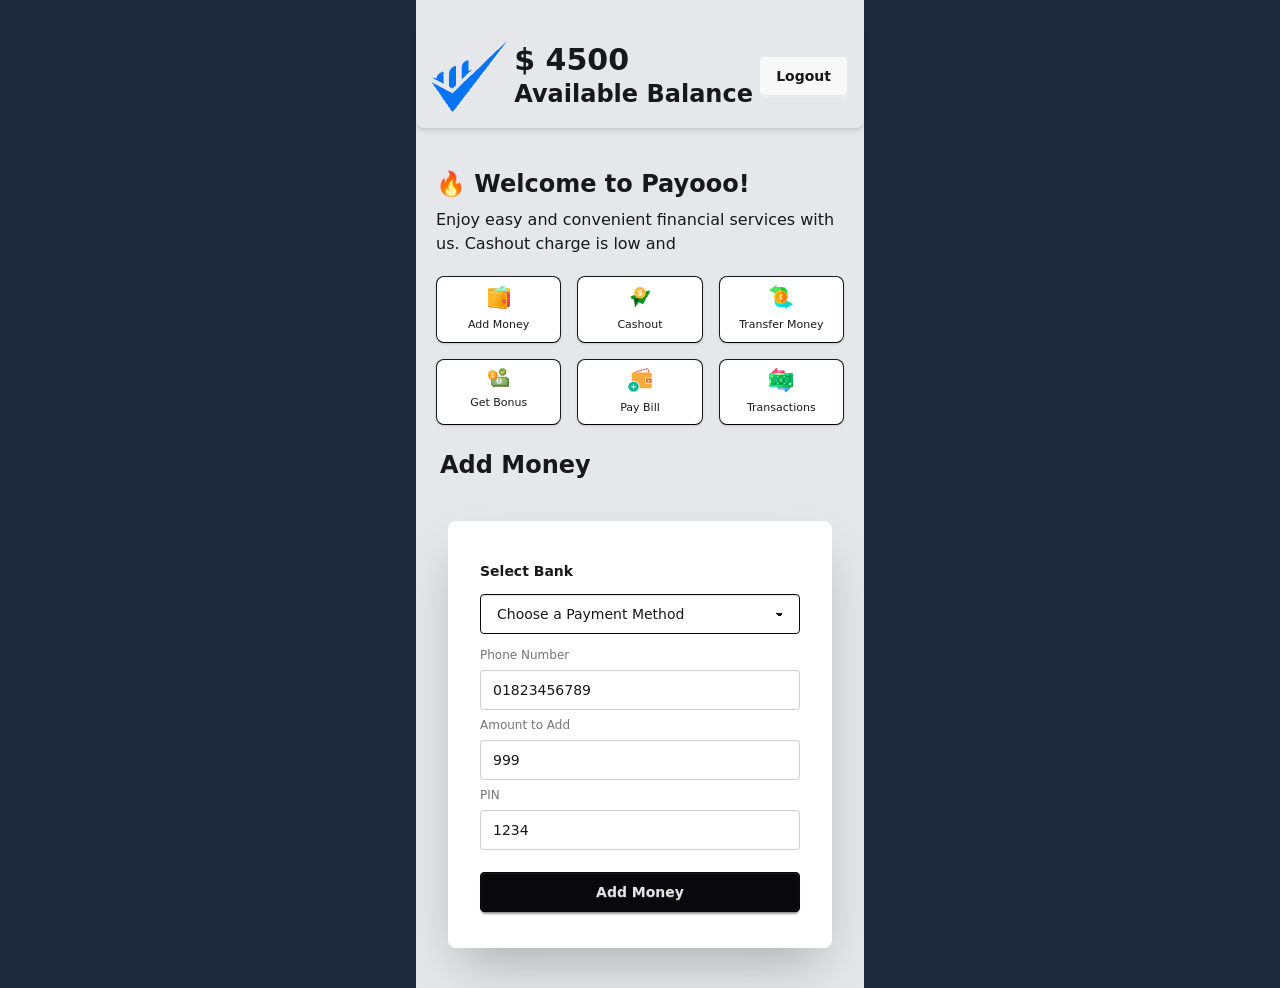
==== main.html @ 34b14cc3 "refactor main.html to enhance card interactivity and improve heading styling" ====
<!DOCTYPE html>
<html lang="en" data-theme="light">

<head>
    <meta charset="UTF-8">
    <meta name="viewport" content="width=device-width, initial-scale=1.0">
    <title>Payooo</title>
    <link rel="stylesheet" href="./src/output.css">
    <link rel="shortcut icon" href="./assets/Group.png" type="image/x-icon">
</head>

<body class="bg-slate-800">
    <section class="max-w-md mx-auto min-h-screen py-6 bg-gray-200">
        <header>
            <nav class="flex justify-between items-center  p-4 rounded-lg shadow-md">
                <img src="./assets/Group.png" alt="">
                <div>
                    <h1 class="text-3xl font-bold">$ 4500</h1>
                    <p class="text-2xl font-semibold">Available Balance</p>
                </div>
                <button id="logout-btn" class="btn font-bold">Logout</button>
            </nav>

            <section class="mt-10 mx-5">
                <h1 class="text-2xl font-bold mb-2">🔥 Welcome to Payooo!</h1>
                <p>Enjoy easy and convenient financial services with us. Cashout charge is low and </p>


                <div class="grid grid-cols-3 gap-4 mt-5">
                    <div class="card  bg-base-100 card-xs shadow-sm border border-b-black  cursor-pointer">
                        <div class="card-body">
                            <div class="w-full flex justify-center">
                                <img src="./assets/purse1.png" alt="">
                            </div>
                            <p class="text-center">Add Money</p>
                        </div>
                    </div>
                    <div class="card  bg-base-100 card-xs shadow-sm border border-b-black  cursor-pointer">
                        <div class="card-body">
                            <div class="w-full flex justify-center">
                                <img src="./assets/send1.png" alt="">
                            </div>
                            <p class="text-center">Cashout</p>
                        </div>
                    </div>
                    <div class="card  bg-base-100 card-xs shadow-sm border border-b-black  cursor-pointer">
                        <div class="card-body">
                            <div class="w-full flex justify-center">
                                <img src="./assets/money1.png" alt="">
                            </div>
                            <p class="text-center">Transfer Money</p>
                        </div>
                    </div>
                    <div class="card  bg-base-100 card-xs shadow-sm border border-b-black  cursor-pointer">
                        <div class="card-body">
                            <div class="w-full flex justify-center">
                                <img src="./assets/bonus1.png" alt="">
                            </div>
                            <p class="text-center">Get Bonus</p>
                        </div>
                    </div>
                    <div class="card  bg-base-100 card-xs shadow-sm border border-b-black  cursor-pointer">
                        <div class="card-body">
                            <div class="w-full flex justify-center">
                                <img src="./assets/wallet1.png" alt="">
                            </div>
                            <p class="text-center">Pay Bill</p>
                        </div>
                    </div>
                    <div class="card  bg-base-100 card-xs shadow-sm border border-b-black  cursor-pointer">
                        <div class="card-body">
                            <div class="w-full flex justify-center">
                                <img src="./assets/transaction1.png" alt="">
                            </div>
                            <p class="text-center">Transactions</p>
                        </div>
                    </div>
                </div>
            </section>
        </header>


        <section>
            <h2 class="text-2xl font-semibold p-6">Add Money</h2>
            <div class="">
                <div class="hero-content flex-col lg:flex-row-reverse">

                    <div class="card bg-base-100 w-full max-w-sm shrink-0 shadow-2xl">
                        <div class="card-body">
                            <legend class="fieldset-legend">Select Bank</legend>
                            <select class="select select-neutral">
                                <option>Choose a Payment Method</option>
                                <option value="bkash">Bkash</option>
                                <option value="nagad">Nagad</option>
                                <option value="dbbl">DBBL</option>
                                <option value="ucash">UCash</option>
                                <option value="sbl">Sonali Wallet</option>
                            </select>
                            <fieldset class="fieldset">
                                <label class="fieldset-label">Phone Number</label>
                                <input value="01823456789" id="accountNumber" type="number" class="input"
                                    placeholder="Phone Number" required />
                                <label class="fieldset-label">Amount to Add</label>
                                <input value="999" id="" type="number" class="input" placeholder="Phone Number"
                                    required />
                                <label class="fieldset-label">PIN</label>
                                <input value="1234" id="accountPin" type="text" class="input" placeholder="Type PIN"
                                    required />
                                <button class="btn btn-neutral mt-4">Add Money</button>
                            </fieldset>
                        </div>
                    </div>
                </div>
            </div>
        </section>


        <!-- Login Section -->

        <!-- <div class="mt-5">
            <div class="hero-content flex-col lg:flex-row-reverse">
                <div class="card bg-base-100 w-full max-w-sm shrink-0 shadow-2xl">
                    <form class="card-body">
                        <p>
                            You Are Logged In
                        </p>
                    </form>
                </div>
            </div>
        </div> -->
    </section>
    <script src="./js/main.js"></script>
    <script src="./js/logout.js"></script>
</body>

</html>
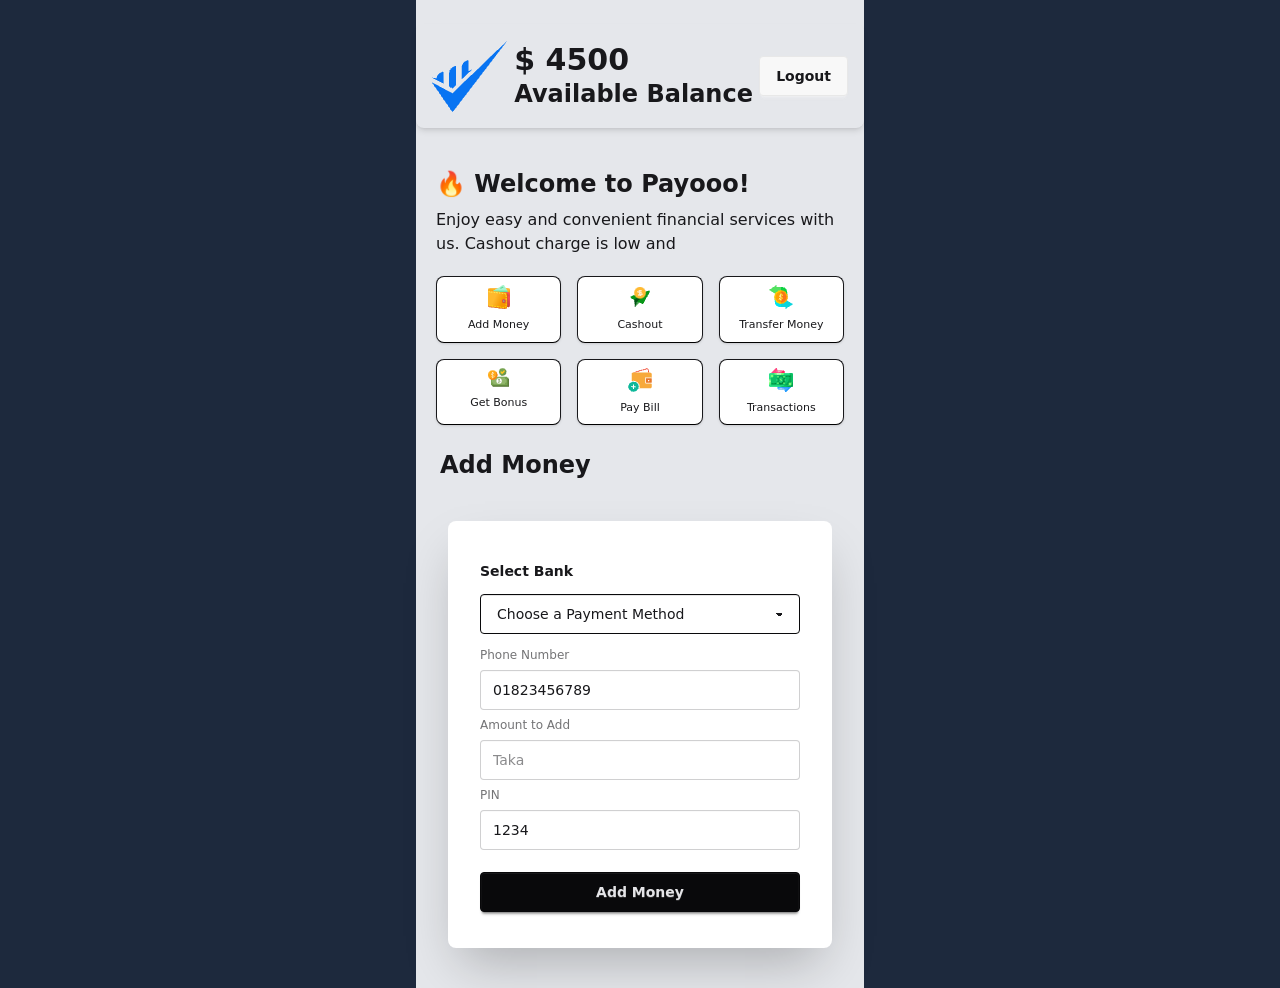
==== commit d0d28341: "add money functionality with validation in addMoney.js and update main.html" ====
--- a/main.html
+++ b/main.html
@@ -101,12 +101,12 @@
                                 <input value="01823456789" id="accountNumber" type="number" class="input"
                                     placeholder="Phone Number" required />
                                 <label class="fieldset-label">Amount to Add</label>
-                                <input value="999" id="" type="number" class="input" placeholder="Phone Number"
+                                <input value="" id="money" type="number" class="input" placeholder="Taka"
                                     required />
                                 <label class="fieldset-label">PIN</label>
                                 <input value="1234" id="accountPin" type="text" class="input" placeholder="Type PIN"
                                     required />
-                                <button class="btn btn-neutral mt-4">Add Money</button>
+                                <button id="addMoneyBtn" class="btn btn-neutral mt-4">Add Money</button>
                             </fieldset>
                         </div>
                     </div>
@@ -131,6 +131,7 @@
     </section>
     <script src="./js/main.js"></script>
     <script src="./js/logout.js"></script>
+    <script src="./js/addMoney.js"></script>
 </body>
 
 </html>
--- a/src/output.css
+++ b/src/output.css
@@ -0,0 +1,1221 @@
+/*! tailwindcss v4.0.8 | MIT License | https://tailwindcss.com */
+@layer theme, base, components, utilities;
+@layer theme {
+  :root, :host {
+    --font-sans: ui-sans-serif, system-ui, sans-serif, "Apple Color Emoji",
+      "Segoe UI Emoji", "Segoe UI Symbol", "Noto Color Emoji";
+    --font-mono: ui-monospace, SFMono-Regular, Menlo, Monaco, Consolas, "Liberation Mono",
+      "Courier New", monospace;
+    --color-slate-800: oklch(0.279 0.041 260.031);
+    --color-gray-200: oklch(0.928 0.006 264.531);
+    --color-black: #000;
+    --spacing: 0.25rem;
+    --container-sm: 24rem;
+    --container-md: 28rem;
+    --text-2xl: 1.5rem;
+    --text-2xl--line-height: calc(2 / 1.5);
+    --text-3xl: 1.875rem;
+    --text-3xl--line-height: calc(2.25 / 1.875);
+    --font-weight-semibold: 600;
+    --font-weight-bold: 700;
+    --radius-lg: 0.5rem;
+    --default-font-family: var(--font-sans);
+    --default-font-feature-settings: var(--font-sans--font-feature-settings);
+    --default-font-variation-settings: var(
+      --font-sans--font-variation-settings
+    );
+    --default-mono-font-family: var(--font-mono);
+    --default-mono-font-feature-settings: var(
+      --font-mono--font-feature-settings
+    );
+    --default-mono-font-variation-settings: var(
+      --font-mono--font-variation-settings
+    );
+  }
+}
+@layer base {
+  *, ::after, ::before, ::backdrop, ::file-selector-button {
+    box-sizing: border-box;
+    margin: 0;
+    padding: 0;
+    border: 0 solid;
+  }
+  html, :host {
+    line-height: 1.5;
+    -webkit-text-size-adjust: 100%;
+    tab-size: 4;
+    font-family: var( --default-font-family, ui-sans-serif, system-ui, sans-serif, "Apple Color Emoji", "Segoe UI Emoji", "Segoe UI Symbol", "Noto Color Emoji" );
+    font-feature-settings: var(--default-font-feature-settings, normal);
+    font-variation-settings: var( --default-font-variation-settings, normal );
+    -webkit-tap-highlight-color: transparent;
+  }
+  body {
+    line-height: inherit;
+  }
+  hr {
+    height: 0;
+    color: inherit;
+    border-top-width: 1px;
+  }
+  abbr:where([title]) {
+    -webkit-text-decoration: underline dotted;
+    text-decoration: underline dotted;
+  }
+  h1, h2, h3, h4, h5, h6 {
+    font-size: inherit;
+    font-weight: inherit;
+  }
+  a {
+    color: inherit;
+    -webkit-text-decoration: inherit;
+    text-decoration: inherit;
+  }
+  b, strong {
+    font-weight: bolder;
+  }
+  code, kbd, samp, pre {
+    font-family: var( --default-mono-font-family, ui-monospace, SFMono-Regular, Menlo, Monaco, Consolas, "Liberation Mono", "Courier New", monospace );
+    font-feature-settings: var( --default-mono-font-feature-settings, normal );
+    font-variation-settings: var( --default-mono-font-variation-settings, normal );
+    font-size: 1em;
+  }
+  small {
+    font-size: 80%;
+  }
+  sub, sup {
+    font-size: 75%;
+    line-height: 0;
+    position: relative;
+    vertical-align: baseline;
+  }
+  sub {
+    bottom: -0.25em;
+  }
+  sup {
+    top: -0.5em;
+  }
+  table {
+    text-indent: 0;
+    border-color: inherit;
+    border-collapse: collapse;
+  }
+  :-moz-focusring {
+    outline: auto;
+  }
+  progress {
+    vertical-align: baseline;
+  }
+  summary {
+    display: list-item;
+  }
+  ol, ul, menu {
+    list-style: none;
+  }
+  img, svg, video, canvas, audio, iframe, embed, object {
+    display: block;
+    vertical-align: middle;
+  }
+  img, video {
+    max-width: 100%;
+    height: auto;
+  }
+  button, input, select, optgroup, textarea, ::file-selector-button {
+    font: inherit;
+    font-feature-settings: inherit;
+    font-variation-settings: inherit;
+    letter-spacing: inherit;
+    color: inherit;
+    border-radius: 0;
+    background-color: transparent;
+    opacity: 1;
+  }
+  :where(select:is([multiple], [size])) optgroup {
+    font-weight: bolder;
+  }
+  :where(select:is([multiple], [size])) optgroup option {
+    padding-inline-start: 20px;
+  }
+  ::file-selector-button {
+    margin-inline-end: 4px;
+  }
+  ::placeholder {
+    opacity: 1;
+    color: color-mix(in oklab, currentColor 50%, transparent);
+  }
+  textarea {
+    resize: vertical;
+  }
+  ::-webkit-search-decoration {
+    -webkit-appearance: none;
+  }
+  ::-webkit-date-and-time-value {
+    min-height: 1lh;
+    text-align: inherit;
+  }
+  ::-webkit-datetime-edit {
+    display: inline-flex;
+  }
+  ::-webkit-datetime-edit-fields-wrapper {
+    padding: 0;
+  }
+  ::-webkit-datetime-edit, ::-webkit-datetime-edit-year-field, ::-webkit-datetime-edit-month-field, ::-webkit-datetime-edit-day-field, ::-webkit-datetime-edit-hour-field, ::-webkit-datetime-edit-minute-field, ::-webkit-datetime-edit-second-field, ::-webkit-datetime-edit-millisecond-field, ::-webkit-datetime-edit-meridiem-field {
+    padding-block: 0;
+  }
+  :-moz-ui-invalid {
+    box-shadow: none;
+  }
+  button, input:where([type="button"], [type="reset"], [type="submit"]), ::file-selector-button {
+    appearance: button;
+  }
+  ::-webkit-inner-spin-button, ::-webkit-outer-spin-button {
+    height: auto;
+  }
+  [hidden]:where(:not([hidden="until-found"])) {
+    display: none !important;
+  }
+}
+@layer utilities {
+  .btn {
+    display: inline-flex;
+    flex-shrink: 0;
+    cursor: pointer;
+    flex-wrap: nowrap;
+    align-items: center;
+    justify-content: center;
+    gap: calc(0.25rem * 1.5);
+    text-align: center;
+    vertical-align: middle;
+    text-decoration-line: none;
+    outline-offset: 2px;
+    webkit-user-select: none;
+    user-select: none;
+    padding-inline: var(--btn-p);
+    color: var(--btn-fg);
+    height: var(--size);
+    font-size: 0.875rem;
+    font-weight: 600;
+    outline-color: var(--btn-color, var(--color-base-content));
+    transition-property: color, background-color, border-color, box-shadow;
+    transition-timing-function: cubic-bezier(0, 0, 0.2, 1);
+    transition-duration: 0.2s;
+    border-start-start-radius: var(--join-ss, var(--radius-field));
+    border-start-end-radius: var(--join-se, var(--radius-field));
+    border-end-start-radius: var(--join-es, var(--radius-field));
+    border-end-end-radius: var(--join-ee, var(--radius-field));
+    background-color: var(--btn-bg);
+    background-size: auto, calc(var(--noise) * 100%);
+    background-image: none, var(--btn-noise);
+    border-width: var(--border);
+    border-style: solid;
+    border-color: var(--btn-border);
+    text-shadow: 0 0.5px oklch(100% 0 0 / calc(var(--depth) * 0.15));
+    box-shadow: 0 0.5px 0 0.5px oklch(100% 0 0 / calc(var(--depth) * 6%)) inset, var(--btn-shadow);
+    --size: calc(var(--size-field, 0.25rem) * 10);
+    --btn-bg: var(--btn-color, var(--color-base-200));
+    --btn-fg: var(--color-base-content);
+    --btn-p: 1rem;
+    --btn-border: color-mix(in oklab, var(--btn-bg), #000 calc(var(--depth) * 5%));
+    --btn-shadow: 0 3px 2px -2px color-mix(in oklab, var(--btn-bg) calc(var(--depth) * 30%), #0000),
+    0 4px 3px -2px color-mix(in oklab, var(--btn-bg) calc(var(--depth) * 30%), #0000);
+    --btn-noise: var(--fx-noise);
+    @media (hover: hover) {
+      &:hover {
+        --btn-bg: color-mix(in oklab, var(--btn-color, var(--color-base-200)), #000 7%);
+      }
+    }
+    &.btn-active {
+      --btn-bg: color-mix(in oklab, var(--btn-color, var(--color-base-200)), #000 7%);
+      --btn-shadow: 0 0 0 0 oklch(0% 0 0/0), 0 0 0 0 oklch(0% 0 0/0);
+      isolation: isolate;
+    }
+    &:focus-visible {
+      outline-width: 2px;
+      outline-style: solid;
+    }
+    &:active:not(.btn-active) {
+      translate: 0 0.5px;
+      --btn-bg: color-mix(in oklab, var(--btn-color, var(--color-base-200)), #000 5%);
+      --btn-border: color-mix(in oklab, var(--btn-color, var(--color-base-200)), #000 7%);
+      --btn-shadow: 0 0 0 0 oklch(0% 0 0/0), 0 0 0 0 oklch(0% 0 0/0);
+    }
+    &:is(:disabled, [disabled], .btn-disabled) {
+      &:not(.btn-link, .btn-ghost) {
+        background-color: color-mix(in oklab, var(--color-base-content) 10%, transparent);
+        box-shadow: none;
+      }
+      pointer-events: none;
+      --btn-border: #0000;
+      --btn-noise: none;
+      --btn-fg: color-mix(in oklch, var(--color-base-content) 20%, #0000);
+      @media (hover: hover) {
+        &:hover {
+          pointer-events: none;
+          background-color: color-mix(in oklab, var(--color-neutral) 20%, transparent);
+          --btn-border: #0000;
+          --btn-fg: color-mix(in oklch, var(--color-base-content) 20%, #0000);
+        }
+      }
+    }
+    &:is(input[type="checkbox"], input[type="radio"]) {
+      appearance: none;
+      &::after {
+        content: attr(aria-label);
+      }
+      &:checked {
+        --btn-color: var(--color-primary);
+        --btn-bg: var(--color-primary);
+        --btn-fg: var(--color-primary-content);
+        --btn-border: var(--color-primary);
+        &:focus-visible {
+          outline-color: var(--color-primary);
+        }
+        @media (hover: hover) {
+          &:hover {
+            --btn-bg: color-mix(in oklab, var(--color-primary) 90%, #000);
+            --btn-border: color-mix(in oklab, var(--color-primary) 90%, #000);
+          }
+        }
+      }
+    }
+  }
+  .card {
+    position: relative;
+    display: flex;
+    flex-direction: column;
+    border-radius: var(--radius-box);
+    outline-width: 2px;
+    transition: outline 0.2s ease-in-out;
+    outline: 0 solid #0000;
+    outline-offset: 2px;
+    &:focus {
+      outline-style: none;
+      @media (forced-colors: active) {
+        outline: 2px solid transparent;
+        outline-offset: 2px;
+      }
+    }
+    &:focus-visible {
+      outline-color: currentColor;
+    }
+    :where(figure:first-child) {
+      overflow: hidden;
+      border-start-start-radius: inherit;
+      border-start-end-radius: inherit;
+      border-end-start-radius: unset;
+      border-end-end-radius: unset;
+    }
+    :where(figure:last-child) {
+      overflow: hidden;
+      border-start-start-radius: unset;
+      border-start-end-radius: unset;
+      border-end-start-radius: inherit;
+      border-end-end-radius: inherit;
+    }
+    &:where(.card-border) {
+      border: var(--border) solid var(--color-base-200);
+    }
+    &:where(.card-dash) {
+      border: var(--border) dashed var(--color-base-200);
+    }
+    &.image-full {
+      display: grid;
+      &:before {
+        position: relative;
+        grid-column-start: 1;
+        grid-row-start: 1;
+        border-radius: var(--radius-box);
+        background-color: var(--color-neutral);
+        opacity: 75%;
+        content: "";
+      }
+      > * {
+        grid-column-start: 1;
+        grid-row-start: 1;
+      }
+      > .card-body {
+        position: relative;
+        color: var(--color-neutral-content);
+      }
+      :where(figure) {
+        overflow: hidden;
+        border-radius: inherit;
+      }
+      > figure img {
+        height: 100%;
+        object-fit: cover;
+      }
+    }
+    figure {
+      display: flex;
+      align-items: center;
+      justify-content: center;
+    }
+    &:has(> input:is(input[type="checkbox"], input[type="radio"])) {
+      cursor: pointer;
+      user-select: none;
+    }
+    &:has(> :checked) {
+      outline: 2px solid currentColor;
+    }
+  }
+  .select {
+    border: var(--border) solid #0000;
+    position: relative;
+    display: inline-flex;
+    flex-shrink: 1;
+    appearance: none;
+    align-items: center;
+    gap: calc(0.25rem * 1.5);
+    background-color: var(--color-base-100);
+    padding-inline-start: calc(0.25rem * 4);
+    padding-inline-end: calc(0.25rem * 7);
+    vertical-align: middle;
+    width: clamp(3rem, 20rem, 100%);
+    height: var(--size);
+    font-size: 0.875rem;
+    border-start-start-radius: var(--join-ss, var(--radius-field));
+    border-start-end-radius: var(--join-se, var(--radius-field));
+    border-end-start-radius: var(--join-es, var(--radius-field));
+    border-end-end-radius: var(--join-ee, var(--radius-field));
+    background-image: linear-gradient(45deg, #0000 50%, currentColor 50%), linear-gradient(135deg, currentColor 50%, #0000 50%);
+    background-position: calc(100% - 20px) calc(1px + 50%), calc(100% - 16.1px) calc(1px + 50%);
+    background-size: 4px 4px, 4px 4px;
+    background-repeat: no-repeat;
+    text-overflow: ellipsis;
+    box-shadow: 0 1px color-mix(in oklab, var(--input-color) calc(var(--depth) * 10%), #0000) inset, 0 -1px oklch(100% 0 0 / calc(var(--depth) * 0.1)) inset;
+    border-color: var(--input-color);
+    --input-color: color-mix(in oklab, var(--color-base-content) 20%, #0000);
+    --size: calc(var(--size-field, 0.25rem) * 10);
+    [dir="rtl"] & {
+      background-position: calc(0% + 12px) calc(1px + 50%), calc(0% + 16px) calc(1px + 50%);
+    }
+    select {
+      margin-inline-start: calc(0.25rem * -4);
+      margin-inline-end: calc(0.25rem * -7);
+      height: 100%;
+      width: calc(100% + 2.75rem);
+      appearance: none;
+      padding-inline-start: calc(0.25rem * 4);
+      padding-inline-end: calc(0.25rem * 7);
+      background: inherit;
+      border-radius: inherit;
+      border-style: none;
+      &:focus, &:focus-within {
+        outline-style: none;
+        @media (forced-colors: active) {
+          outline: 2px solid transparent;
+          outline-offset: 2px;
+        }
+      }
+    }
+    &:focus, &:focus-within {
+      --input-color: var(--color-base-content);
+      box-shadow: 0 1px color-mix(in oklab, var(--input-color) calc(var(--depth) * 10%), #0000);
+      outline: 2px solid var(--input-color);
+      outline-offset: 2px;
+    }
+    &:has(> select[disabled]), &:is(:disabled, [disabled]) {
+      cursor: not-allowed;
+      border-color: var(--color-base-200);
+      background-color: var(--color-base-200);
+      color: color-mix(in oklab, var(--color-base-content) 40%, transparent);
+      &::placeholder {
+        color: color-mix(in oklab, var(--color-base-content) 20%, transparent);
+      }
+    }
+    &:has(> select[disabled]) > select[disabled] {
+      cursor: not-allowed;
+    }
+  }
+  .absolute {
+    position: absolute;
+  }
+  .relative {
+    position: relative;
+  }
+  .input {
+    cursor: text;
+    border: var(--border) solid #0000;
+    display: inline-flex;
+    flex-shrink: 1;
+    appearance: none;
+    align-items: center;
+    gap: calc(0.25rem * 2);
+    background-color: var(--color-base-100);
+    padding-inline: calc(0.25rem * 3);
+    vertical-align: middle;
+    white-space: nowrap;
+    width: clamp(3rem, 20rem, 100%);
+    height: var(--size);
+    font-size: 0.875rem;
+    border-start-start-radius: var(--join-ss, var(--radius-field));
+    border-start-end-radius: var(--join-se, var(--radius-field));
+    border-end-start-radius: var(--join-es, var(--radius-field));
+    border-end-end-radius: var(--join-ee, var(--radius-field));
+    border-color: var(--input-color);
+    box-shadow: 0 1px color-mix(in oklab, var(--input-color) calc(var(--depth) * 10%), #0000) inset, 0 -1px oklch(100% 0 0 / calc(var(--depth) * 0.1)) inset;
+    --size: calc(var(--size-field, 0.25rem) * 10);
+    --input-color: color-mix(in oklab, var(--color-base-content) 20%, #0000);
+    &:where(input) {
+      display: inline-block;
+    }
+    :where(input) {
+      display: inline-block;
+      height: 100%;
+      width: 100%;
+      appearance: none;
+      background-color: transparent;
+      border: none;
+      &:focus, &:focus-within {
+        outline-style: none;
+        @media (forced-colors: active) {
+          outline: 2px solid transparent;
+          outline-offset: 2px;
+        }
+      }
+    }
+    &:focus, &:focus-within {
+      --input-color: var(--color-base-content);
+      box-shadow: 0 1px color-mix(in oklab, var(--input-color) calc(var(--depth) * 10%), #0000);
+      outline: 2px solid var(--input-color);
+      outline-offset: 2px;
+      isolation: isolate;
+    }
+    &:has(> input[disabled]), &:is(:disabled, [disabled]) {
+      cursor: not-allowed;
+      border-color: var(--color-base-200);
+      background-color: var(--color-base-200);
+      color: color-mix(in oklab, var(--color-base-content) 40%, transparent);
+      &::placeholder {
+        color: color-mix(in oklab, var(--color-base-content) 20%, transparent);
+      }
+      box-shadow: none;
+    }
+    &:has(> input[disabled]) > input[disabled] {
+      cursor: not-allowed;
+    }
+    &::-webkit-date-and-time-value {
+      text-align: inherit;
+    }
+    &[type="number"] {
+      &::-webkit-inner-spin-button {
+        margin-block: calc(0.25rem * -3);
+        margin-inline-end: calc(0.25rem * -3);
+      }
+    }
+  }
+  .mx-5 {
+    margin-inline: calc(var(--spacing) * 5);
+  }
+  .mx-auto {
+    margin-inline: auto;
+  }
+  .input {
+    .label {
+      display: flex;
+      height: calc(100% - 0.5rem);
+      align-items: center;
+      padding-inline: calc(0.25rem * 3);
+      font-size: inherit;
+      &:first-child {
+        margin-inline-start: calc(0.25rem * -3);
+        margin-inline-end: calc(0.25rem * 3);
+        border-inline-end: var(--border) solid color-mix(in oklab, currentColor 10%, #0000);
+      }
+      &:last-child {
+        margin-inline-start: calc(0.25rem * 3);
+        margin-inline-end: calc(0.25rem * -3);
+        border-inline-start: var(--border) solid color-mix(in oklab, currentColor 10%, #0000);
+      }
+    }
+  }
+  .select {
+    .label {
+      display: flex;
+      height: calc(100% - 0.5rem);
+      align-items: center;
+      padding-inline: calc(0.25rem * 3);
+      font-size: inherit;
+      &:first-child {
+        margin-inline-start: calc(0.25rem * -3);
+        margin-inline-end: calc(0.25rem * 3);
+        border-inline-end: var(--border) solid color-mix(in oklab, currentColor 10%, #0000);
+      }
+      &:last-child {
+        margin-inline-start: calc(0.25rem * 3);
+        margin-inline-end: calc(0.25rem * -3);
+        border-inline-start: var(--border) solid color-mix(in oklab, currentColor 10%, #0000);
+      }
+    }
+  }
+  .mt-4 {
+    margin-top: calc(var(--spacing) * 4);
+  }
+  .mt-5 {
+    margin-top: calc(var(--spacing) * 5);
+  }
+  .mt-10 {
+    margin-top: calc(var(--spacing) * 10);
+  }
+  .mt-14 {
+    margin-top: calc(var(--spacing) * 14);
+  }
+  .mt-32 {
+    margin-top: calc(var(--spacing) * 32);
+  }
+  .fieldset-legend {
+    margin-bottom: calc(0.25rem * -1);
+    display: flex;
+    align-items: center;
+    justify-content: space-between;
+    gap: calc(0.25rem * 2);
+    padding-block: calc(0.25rem * 2);
+    color: var(--color-base-content);
+    font-weight: 600;
+  }
+  .mb-2 {
+    margin-bottom: calc(var(--spacing) * 2);
+  }
+  .mb-10 {
+    margin-bottom: calc(var(--spacing) * 10);
+  }
+  .hero-content {
+    display: flex;
+    max-width: 80rem;
+    align-items: center;
+    justify-content: center;
+    gap: calc(0.25rem * 4);
+    padding: calc(0.25rem * 4);
+  }
+  .card-body {
+    display: flex;
+    flex: auto;
+    flex-direction: column;
+    gap: calc(0.25rem * 2);
+    padding: var(--card-p, 2rem);
+    font-size: var(--card-fs, 0.875rem);
+    :where(p) {
+      flex-grow: 1;
+    }
+  }
+  .label {
+    display: inline-flex;
+    align-items: center;
+    gap: calc(0.25rem * 1.5);
+    white-space: nowrap;
+    color: color-mix(in oklab, currentColor 60%, transparent);
+    &:has(input) {
+      cursor: pointer;
+    }
+  }
+  .fieldset-label {
+    display: flex;
+    align-items: center;
+    gap: calc(0.25rem * 1.5);
+    color: color-mix(in oklab, var(--color-base-content) 60%, transparent);
+    &:is(label, a), &:has(input) {
+      cursor: pointer;
+    }
+  }
+  .alert {
+    display: grid;
+    align-items: center;
+    gap: calc(0.25rem * 4);
+    border-radius: var(--radius-box);
+    padding-inline: calc(0.25rem * 4);
+    padding-block: calc(0.25rem * 3);
+    color: var(--color-base-content);
+    background-color: var(--alert-color, var(--color-base-200));
+    justify-content: start;
+    justify-items: start;
+    grid-auto-flow: column;
+    grid-template-columns: auto minmax(auto, 1fr);
+    text-align: start;
+    border: var(--border) solid var(--color-base-200);
+    font-size: 0.875rem;
+    line-height: 1.25rem;
+    background-size: auto, calc(var(--noise) * 100%);
+    background-image: none, var(--fx-noise);
+    box-shadow: 0 3px 0 -2px oklch(100% 0 0 / calc(var(--depth) * 0.08)) inset, 0 1px color-mix( in oklab, color-mix(in oklab, #000 20%, var(--alert-color, var(--color-base-200))) calc(var(--depth) * 20%), #0000 ), 0 4px 3px -2px oklch(0% 0 0 / calc(var(--depth) * 0.08));
+    &.alert-outline {
+      background-color: transparent;
+      color: var(--alert-color);
+      box-shadow: none;
+      background-image: none;
+    }
+    &.alert-dash {
+      background-color: transparent;
+      color: var(--alert-color);
+      border-style: dashed;
+      box-shadow: none;
+      background-image: none;
+    }
+    &.alert-soft {
+      color: var(--alert-color, var(--color-base-content));
+      background: color-mix( in oklab, var(--alert-color, var(--color-base-content)) 8%, var(--color-base-100) );
+      border-color: color-mix( in oklab, var(--alert-color, var(--color-base-content)) 10%, var(--color-base-100) );
+      box-shadow: none;
+      background-image: none;
+    }
+  }
+  .fieldset {
+    display: grid;
+    gap: calc(0.25rem * 1.5);
+    padding-block: calc(0.25rem * 1);
+    font-size: 0.75rem;
+    grid-template-columns: 1fr;
+    grid-auto-rows: max-content;
+  }
+  .flex {
+    display: flex;
+  }
+  .grid {
+    display: grid;
+  }
+  .min-h-screen {
+    min-height: 100vh;
+  }
+  .w-9\/12 {
+    width: calc(9/12 * 100%);
+  }
+  .w-16 {
+    width: calc(var(--spacing) * 16);
+  }
+  .w-48 {
+    width: calc(var(--spacing) * 48);
+  }
+  .w-full {
+    width: 100%;
+  }
+  .max-w-md {
+    max-width: var(--container-md);
+  }
+  .max-w-sm {
+    max-width: var(--container-sm);
+  }
+  .shrink-0 {
+    flex-shrink: 0;
+  }
+  .link {
+    cursor: pointer;
+    text-decoration-line: underline;
+    &:focus {
+      outline-style: none;
+      @media (forced-colors: active) {
+        outline: 2px solid transparent;
+        outline-offset: 2px;
+      }
+    }
+    &:focus-visible {
+      outline: 2px solid currentColor;
+      outline-offset: 2px;
+    }
+  }
+  .cursor-pointer {
+    cursor: pointer;
+  }
+  .grid-cols-3 {
+    grid-template-columns: repeat(3, minmax(0, 1fr));
+  }
+  .flex-col {
+    flex-direction: column;
+  }
+  .items-center {
+    align-items: center;
+  }
+  .justify-between {
+    justify-content: space-between;
+  }
+  .justify-center {
+    justify-content: center;
+  }
+  .gap-4 {
+    gap: calc(var(--spacing) * 4);
+  }
+  .rounded-lg {
+    border-radius: var(--radius-lg);
+  }
+  .border {
+    border-style: var(--tw-border-style);
+    border-width: 1px;
+  }
+  .border-b-black {
+    border-bottom-color: var(--color-black);
+  }
+  .bg-base-100 {
+    background-color: var(--color-base-100);
+  }
+  .bg-gray-200 {
+    background-color: var(--color-gray-200);
+  }
+  .bg-slate-800 {
+    background-color: var(--color-slate-800);
+  }
+  .p-4 {
+    padding: calc(var(--spacing) * 4);
+  }
+  .p-6 {
+    padding: calc(var(--spacing) * 6);
+  }
+  .py-6 {
+    padding-block: calc(var(--spacing) * 6);
+  }
+  .text-center {
+    text-align: center;
+  }
+  .text-2xl {
+    font-size: var(--text-2xl);
+    line-height: var(--tw-leading, var(--text-2xl--line-height));
+  }
+  .text-3xl {
+    font-size: var(--text-3xl);
+    line-height: var(--tw-leading, var(--text-3xl--line-height));
+  }
+  .font-bold {
+    --tw-font-weight: var(--font-weight-bold);
+    font-weight: var(--font-weight-bold);
+  }
+  .font-semibold {
+    --tw-font-weight: var(--font-weight-semibold);
+    font-weight: var(--font-weight-semibold);
+  }
+  .shadow-2xl {
+    --tw-shadow: 0 25px 50px -12px var(--tw-shadow-color, rgb(0 0 0 / 0.25));
+    box-shadow: var(--tw-inset-shadow), var(--tw-inset-ring-shadow), var(--tw-ring-offset-shadow), var(--tw-ring-shadow), var(--tw-shadow);
+  }
+  .shadow-md {
+    --tw-shadow: 0 4px 6px -1px var(--tw-shadow-color, rgb(0 0 0 / 0.1)), 0 2px 4px -2px var(--tw-shadow-color, rgb(0 0 0 / 0.1));
+    box-shadow: var(--tw-inset-shadow), var(--tw-inset-ring-shadow), var(--tw-ring-offset-shadow), var(--tw-ring-shadow), var(--tw-shadow);
+  }
+  .shadow-sm {
+    --tw-shadow: 0 1px 3px 0 var(--tw-shadow-color, rgb(0 0 0 / 0.1)), 0 1px 2px -1px var(--tw-shadow-color, rgb(0 0 0 / 0.1));
+    box-shadow: var(--tw-inset-shadow), var(--tw-inset-ring-shadow), var(--tw-ring-offset-shadow), var(--tw-ring-shadow), var(--tw-shadow);
+  }
+  .card-xs {
+    .card-body {
+      --card-p: 0.5rem;
+      --card-fs: 0.6875rem;
+    }
+    .card-title {
+      --cardtitle-fs: 0.875rem;
+    }
+  }
+  .btn-neutral {
+    --btn-color: var(--color-neutral);
+    --btn-fg: var(--color-neutral-content);
+  }
+  .select-neutral {
+    &, &:focus, &:focus-within {
+      --input-color: var(--color-neutral);
+    }
+  }
+  .lg\:flex-row-reverse {
+    @media (width >= 64rem) {
+      flex-direction: row-reverse;
+    }
+  }
+}
+@layer base {
+  :where(:root),:root:has(input.theme-controller[value=light]:checked),[data-theme=light] {
+    color-scheme: light;
+    --color-base-100: oklch(100% 0 0);
+    --color-base-200: oklch(98% 0 0);
+    --color-base-300: oklch(95% 0 0);
+    --color-base-content: oklch(21% 0.006 285.885);
+    --color-primary: oklch(45% 0.24 277.023);
+    --color-primary-content: oklch(93% 0.034 272.788);
+    --color-secondary: oklch(65% 0.241 354.308);
+    --color-secondary-content: oklch(94% 0.028 342.258);
+    --color-accent: oklch(77% 0.152 181.912);
+    --color-accent-content: oklch(38% 0.063 188.416);
+    --color-neutral: oklch(14% 0.005 285.823);
+    --color-neutral-content: oklch(92% 0.004 286.32);
+    --color-info: oklch(74% 0.16 232.661);
+    --color-info-content: oklch(29% 0.066 243.157);
+    --color-success: oklch(76% 0.177 163.223);
+    --color-success-content: oklch(37% 0.077 168.94);
+    --color-warning: oklch(82% 0.189 84.429);
+    --color-warning-content: oklch(41% 0.112 45.904);
+    --color-error: oklch(71% 0.194 13.428);
+    --color-error-content: oklch(27% 0.105 12.094);
+    --radius-selector: 0.5rem;
+    --radius-field: 0.25rem;
+    --radius-box: 0.5rem;
+    --size-selector: 0.25rem;
+    --size-field: 0.25rem;
+    --border: 1px;
+    --depth: 1;
+    --noise: 0;
+  }
+}
+@layer base {
+  @media (prefers-color-scheme: dark) {
+    :root {
+      color-scheme: dark;
+      --color-base-100: oklch(25.33% 0.016 252.42);
+      --color-base-200: oklch(23.26% 0.014 253.1);
+      --color-base-300: oklch(21.15% 0.012 254.09);
+      --color-base-content: oklch(97.807% 0.029 256.847);
+      --color-primary: oklch(58% 0.233 277.117);
+      --color-primary-content: oklch(96% 0.018 272.314);
+      --color-secondary: oklch(65% 0.241 354.308);
+      --color-secondary-content: oklch(94% 0.028 342.258);
+      --color-accent: oklch(77% 0.152 181.912);
+      --color-accent-content: oklch(38% 0.063 188.416);
+      --color-neutral: oklch(14% 0.005 285.823);
+      --color-neutral-content: oklch(92% 0.004 286.32);
+      --color-info: oklch(74% 0.16 232.661);
+      --color-info-content: oklch(29% 0.066 243.157);
+      --color-success: oklch(76% 0.177 163.223);
+      --color-success-content: oklch(37% 0.077 168.94);
+      --color-warning: oklch(82% 0.189 84.429);
+      --color-warning-content: oklch(41% 0.112 45.904);
+      --color-error: oklch(71% 0.194 13.428);
+      --color-error-content: oklch(27% 0.105 12.094);
+      --radius-selector: 0.5rem;
+      --radius-field: 0.25rem;
+      --radius-box: 0.5rem;
+      --size-selector: 0.25rem;
+      --size-field: 0.25rem;
+      --border: 1px;
+      --depth: 1;
+      --noise: 0;
+    }
+  }
+}
+@layer base {
+  :root:has(input.theme-controller[value=light]:checked),[data-theme=light] {
+    color-scheme: light;
+    --color-base-100: oklch(100% 0 0);
+    --color-base-200: oklch(98% 0 0);
+    --color-base-300: oklch(95% 0 0);
+    --color-base-content: oklch(21% 0.006 285.885);
+    --color-primary: oklch(45% 0.24 277.023);
+    --color-primary-content: oklch(93% 0.034 272.788);
+    --color-secondary: oklch(65% 0.241 354.308);
+    --color-secondary-content: oklch(94% 0.028 342.258);
+    --color-accent: oklch(77% 0.152 181.912);
+    --color-accent-content: oklch(38% 0.063 188.416);
+    --color-neutral: oklch(14% 0.005 285.823);
+    --color-neutral-content: oklch(92% 0.004 286.32);
+    --color-info: oklch(74% 0.16 232.661);
+    --color-info-content: oklch(29% 0.066 243.157);
+    --color-success: oklch(76% 0.177 163.223);
+    --color-success-content: oklch(37% 0.077 168.94);
+    --color-warning: oklch(82% 0.189 84.429);
+    --color-warning-content: oklch(41% 0.112 45.904);
+    --color-error: oklch(71% 0.194 13.428);
+    --color-error-content: oklch(27% 0.105 12.094);
+    --radius-selector: 0.5rem;
+    --radius-field: 0.25rem;
+    --radius-box: 0.5rem;
+    --size-selector: 0.25rem;
+    --size-field: 0.25rem;
+    --border: 1px;
+    --depth: 1;
+    --noise: 0;
+  }
+}
+@layer base {
+  :root:has(input.theme-controller[value=dark]:checked),[data-theme=dark] {
+    color-scheme: dark;
+    --color-base-100: oklch(25.33% 0.016 252.42);
+    --color-base-200: oklch(23.26% 0.014 253.1);
+    --color-base-300: oklch(21.15% 0.012 254.09);
+    --color-base-content: oklch(97.807% 0.029 256.847);
+    --color-primary: oklch(58% 0.233 277.117);
+    --color-primary-content: oklch(96% 0.018 272.314);
+    --color-secondary: oklch(65% 0.241 354.308);
+    --color-secondary-content: oklch(94% 0.028 342.258);
+    --color-accent: oklch(77% 0.152 181.912);
+    --color-accent-content: oklch(38% 0.063 188.416);
+    --color-neutral: oklch(14% 0.005 285.823);
+    --color-neutral-content: oklch(92% 0.004 286.32);
+    --color-info: oklch(74% 0.16 232.661);
+    --color-info-content: oklch(29% 0.066 243.157);
+    --color-success: oklch(76% 0.177 163.223);
+    --color-success-content: oklch(37% 0.077 168.94);
+    --color-warning: oklch(82% 0.189 84.429);
+    --color-warning-content: oklch(41% 0.112 45.904);
+    --color-error: oklch(71% 0.194 13.428);
+    --color-error-content: oklch(27% 0.105 12.094);
+    --radius-selector: 0.5rem;
+    --radius-field: 0.25rem;
+    --radius-box: 0.5rem;
+    --size-selector: 0.25rem;
+    --size-field: 0.25rem;
+    --border: 1px;
+    --depth: 1;
+    --noise: 0;
+  }
+}
+@layer base {
+  :root {
+    --fx-noise: url("data:image/svg+xml,%3Csvg xmlns='http://www.w3.org/2000/svg'%3E%3Cfilter id='a'%3E%3CfeTurbulence type='fractalNoise' baseFrequency='1.34' numOctaves='4' stitchTiles='stitch'%3E%3C/feTurbulence%3E%3C/filter%3E%3Crect width='100%25' height='100%25' filter='url(%23a)' opacity='0.2'%3E%3C/rect%3E%3C/svg%3E");
+  }
+  .chat {
+    --mask-chat: url("data:image/svg+xml,%3csvg width='13' height='13' xmlns='http://www.w3.org/2000/svg'%3e%3cpath fill='black' d='M0 11.5004C0 13.0004 2 13.0004 2 13.0004H12H13V0.00036329L12.5 0C12.5 0 11.977 2.09572 11.8581 2.50033C11.6075 3.35237 10.9149 4.22374 9 5.50036C6 7.50036 0 10.0004 0 11.5004Z'/%3e%3c/svg%3e");
+  }
+  .tooltip {
+    --mask-tooltip: url("data:image/svg+xml,%3Csvg width='10' height='4' viewBox='0 0 8 4' fill='none' xmlns='http://www.w3.org/2000/svg'%3E%3Cpath d='M0.500009 1C3.5 1 3.00001 4 5.00001 4C7 4 6.5 1 9.5 1C10 1 10 0.499897 10 0H0C-1.99338e-08 0.5 0 1 0.500009 1Z' fill='black'/%3E%3C/svg%3E%0A");
+  }
+}
+@layer base {
+  :root,
+[data-theme] {
+    background-color: var(--root-bg, var(--color-base-100));
+    color: var(--color-base-content);
+  }
+}
+@layer base {
+  *,
+::after,
+::backdrop,
+::before,
+::file-selector-button {
+    box-sizing: border-box;
+    margin: 0;
+    padding: 0;
+    border: 0 solid;
+  }
+  :host,
+html {
+    line-height: 1.5;
+    font-family: var(
+    --default-font-family,
+    ui-sans-serif,
+    system-ui,
+    sans-serif,
+    "Apple Color Emoji",
+    "Segoe UI Emoji",
+    "Segoe UI Symbol",
+    "Noto Color Emoji"
+  );
+    webkit-tap-highlight-color: #0000;
+  }
+  body {
+    line-height: inherit;
+  }
+  hr {
+    height: 0;
+    color: inherit;
+    border-top-width: 1px;
+  }
+  h1,
+h2,
+h3,
+h4,
+h5,
+h6 {
+    font-size: inherit;
+    font-weight: inherit;
+  }
+  a {
+    color: inherit;
+    webkit-text-decoration: inherit;
+    text-decoration: inherit;
+  }
+  table {
+    text-indent: 0;
+    border-color: inherit;
+    border-collapse: collapse;
+  }
+  ::file-selector-button,
+button,
+input,
+optgroup,
+select,
+textarea {
+    font: inherit;
+    font-feature-settings: inherit;
+    font-variation-settings: inherit;
+    letter-spacing: inherit;
+    color: inherit;
+    background: 0 0;
+  }
+  input:where(:not([type="button"], [type="reset"], [type="submit"])),
+select,
+textarea {
+    border-width: 1px;
+  }
+  ::file-selector-button,
+button,
+input:where([type="button"], [type="reset"], [type="submit"]) {
+    appearance: button;
+  }
+  :-moz-focusring {
+    outline: auto;
+  }
+  :-moz-ui-invalid {
+    box-shadow: none;
+  }
+  ::-webkit-search-decoration {
+    webkit-appearance: none;
+  }
+  menu,
+ol,
+ul {
+    list-style: none;
+  }
+  textarea {
+    resize: vertical;
+  }
+  ::placeholder {
+    opacity: 1;
+    color: color-mix(in oklch, currentColor 50%, #0000);
+  }
+  audio,
+canvas,
+embed,
+iframe,
+img,
+object,
+svg,
+video {
+    display: block;
+    vertical-align: middle;
+  }
+  img,
+video {
+    max-width: 100%;
+    height: auto;
+  }
+}
+@layer base {
+  :where(
+  :root:has(
+      .modal-open,
+      .modal[open],
+      .modal:target,
+      .modal-toggle:checked,
+      .drawer:not(.drawer-open) > .drawer-toggle:checked
+    )
+) {
+    scrollbar-gutter: stable;
+    background-image: linear-gradient(var(--color-base-100), var(--color-base-100));
+    --root-bg: color-mix(in srgb, var(--color-base-100), oklch(0% 0 0) 40%);
+  }
+}
+@layer base {
+  @property --radialprogress {
+    syntax: "<percentage>";
+    inherits: true;
+    initial-value: 0%;
+  }
+}
+@layer base {
+  :root:has( .modal-open, .modal[open], .modal:target, .modal-toggle:checked, .drawer:not([class*="drawer-open"]) > .drawer-toggle:checked ) {
+    overflow: hidden;
+  }
+}
+@layer base {
+  :root {
+    scrollbar-color: color-mix(in oklch, currentColor 35%, #0000) #0000;
+  }
+}
+@keyframes dropdown {
+  0% {
+    opacity: 0;
+  }
+}
+@keyframes rating {
+  0%, 40% {
+    scale: 1.1;
+    filter: brightness(1.05) contrast(1.05);
+  }
+}
+@keyframes radio {
+  0% {
+    padding: 5px;
+  }
+  50% {
+    padding: 3px;
+  }
+}
+@keyframes progress {
+  50% {
+    background-position-x: -115%;
+  }
+}
+@keyframes skeleton {
+  0% {
+    background-position: 150%;
+  }
+  100% {
+    background-position: -50%;
+  }
+}
+@keyframes toast {
+  0% {
+    scale: 0.9;
+    opacity: 0;
+  }
+  100% {
+    scale: 1;
+    opacity: 1;
+  }
+}
+@property --tw-border-style {
+  syntax: "*";
+  inherits: false;
+  initial-value: solid;
+}
+@property --tw-font-weight {
+  syntax: "*";
+  inherits: false;
+}
+@property --tw-shadow {
+  syntax: "*";
+  inherits: false;
+  initial-value: 0 0 #0000;
+}
+@property --tw-shadow-color {
+  syntax: "*";
+  inherits: false;
+}
+@property --tw-inset-shadow {
+  syntax: "*";
+  inherits: false;
+  initial-value: 0 0 #0000;
+}
+@property --tw-inset-shadow-color {
+  syntax: "*";
+  inherits: false;
+}
+@property --tw-ring-color {
+  syntax: "*";
+  inherits: false;
+}
+@property --tw-ring-shadow {
+  syntax: "*";
+  inherits: false;
+  initial-value: 0 0 #0000;
+}
+@property --tw-inset-ring-color {
+  syntax: "*";
+  inherits: false;
+}
+@property --tw-inset-ring-shadow {
+  syntax: "*";
+  inherits: false;
+  initial-value: 0 0 #0000;
+}
+@property --tw-ring-inset {
+  syntax: "*";
+  inherits: false;
+}
+@property --tw-ring-offset-width {
+  syntax: "<length>";
+  inherits: false;
+  initial-value: 0px;
+}
+@property --tw-ring-offset-color {
+  syntax: "*";
+  inherits: false;
+  initial-value: #fff;
+}
+@property --tw-ring-offset-shadow {
+  syntax: "*";
+  inherits: false;
+  initial-value: 0 0 #0000;
+}
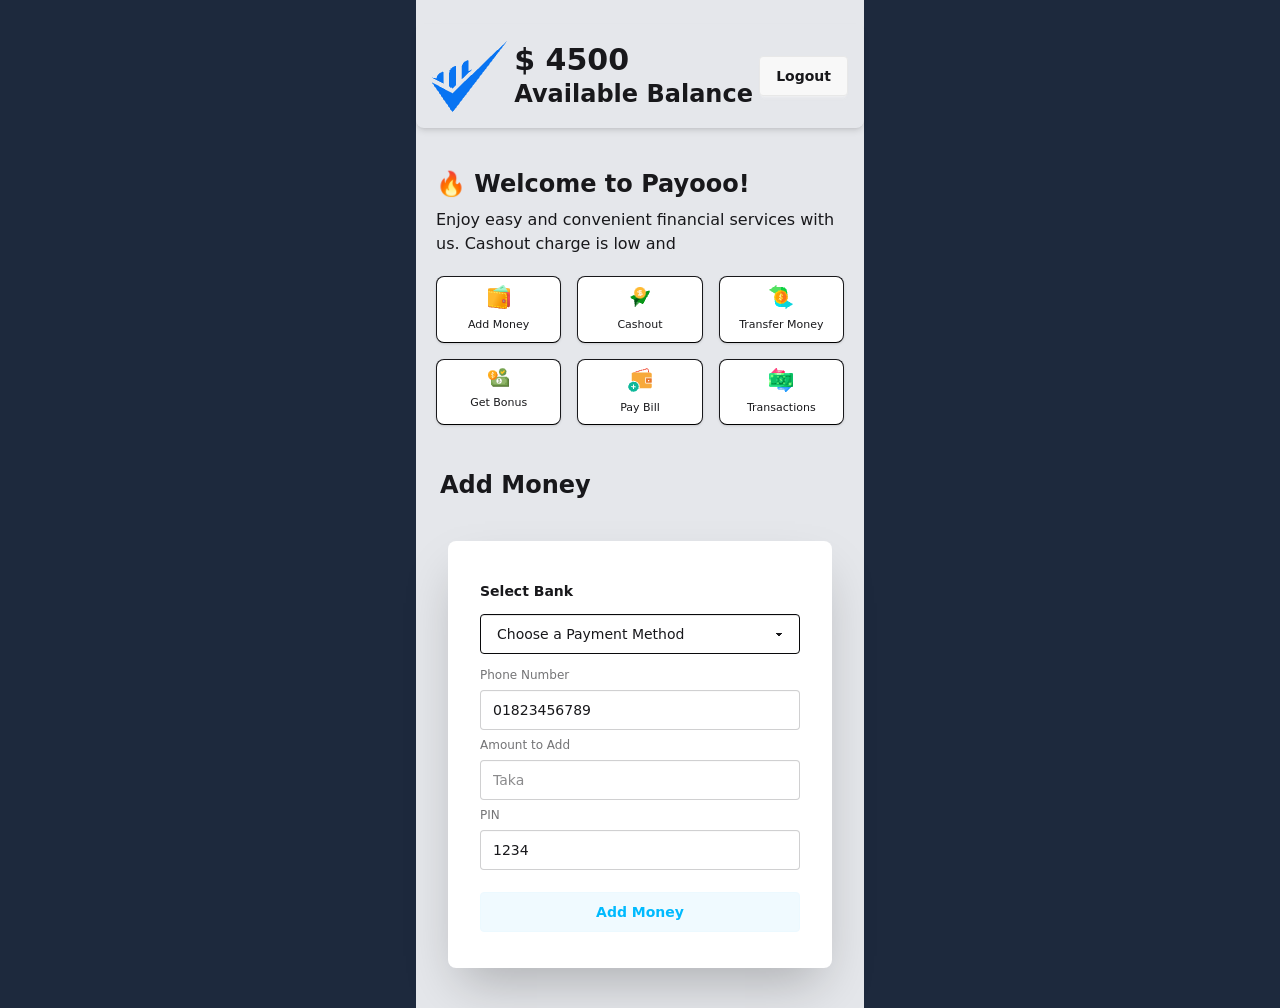
==== commit 4876c5f1: "add toggle functionality for Add Money and Cash Out sections in main.html and toggle.js" ====
--- a/main.html
+++ b/main.html
@@ -15,7 +15,7 @@
             <nav class="flex justify-between items-center  p-4 rounded-lg shadow-md">
                 <img src="./assets/Group.png" alt="">
                 <div>
-                    <h1 class="text-3xl font-bold">$ 4500</h1>
+                    <h1 class="text-3xl font-bold">$ <span id="mainBalance">4500</span></h1>
                     <p class="text-2xl font-semibold">Available Balance</p>
                 </div>
                 <button id="logout-btn" class="btn font-bold">Logout</button>
@@ -27,7 +27,8 @@
 
 
                 <div class="grid grid-cols-3 gap-4 mt-5">
-                    <div class="card  bg-base-100 card-xs shadow-sm border border-b-black  cursor-pointer">
+                    <div id="addMoneyBox"
+                        class="card  bg-base-100 hover:bg-amber-100 card-xs shadow-sm border border-b-black hover:border hover:border-amber-300  cursor-pointer">
                         <div class="card-body">
                             <div class="w-full flex justify-center">
                                 <img src="./assets/purse1.png" alt="">
@@ -35,7 +36,8 @@
                             <p class="text-center">Add Money</p>
                         </div>
                     </div>
-                    <div class="card  bg-base-100 card-xs shadow-sm border border-b-black  cursor-pointer">
+                    <div id="cashOutBox"
+                        class="card  bg-base-100 hover:bg-amber-100 card-xs shadow-sm border border-b-black hover:border hover:border-amber-300  cursor-pointer">
                         <div class="card-body">
                             <div class="w-full flex justify-center">
                                 <img src="./assets/send1.png" alt="">
@@ -43,7 +45,8 @@
                             <p class="text-center">Cashout</p>
                         </div>
                     </div>
-                    <div class="card  bg-base-100 card-xs shadow-sm border border-b-black  cursor-pointer">
+                    <div
+                        class="card  bg-base-100 hover:bg-amber-100 card-xs shadow-sm border border-b-black hover:border hover:border-amber-300  cursor-pointer">
                         <div class="card-body">
                             <div class="w-full flex justify-center">
                                 <img src="./assets/money1.png" alt="">
@@ -51,7 +54,8 @@
                             <p class="text-center">Transfer Money</p>
                         </div>
                     </div>
-                    <div class="card  bg-base-100 card-xs shadow-sm border border-b-black  cursor-pointer">
+                    <div
+                        class="card  bg-base-100 hover:bg-amber-100 card-xs shadow-sm border border-b-black hover:border hover:border-amber-300  cursor-pointer">
                         <div class="card-body">
                             <div class="w-full flex justify-center">
                                 <img src="./assets/bonus1.png" alt="">
@@ -59,7 +63,8 @@
                             <p class="text-center">Get Bonus</p>
                         </div>
                     </div>
-                    <div class="card  bg-base-100 card-xs shadow-sm border border-b-black  cursor-pointer">
+                    <div
+                        class="card  bg-base-100 hover:bg-amber-100 card-xs shadow-sm border border-b-black hover:border hover:border-amber-300  cursor-pointer">
                         <div class="card-body">
                             <div class="w-full flex justify-center">
                                 <img src="./assets/wallet1.png" alt="">
@@ -67,7 +72,8 @@
                             <p class="text-center">Pay Bill</p>
                         </div>
                     </div>
-                    <div class="card  bg-base-100 card-xs shadow-sm border border-b-black  cursor-pointer">
+                    <div
+                        class="card  bg-base-100 hover:bg-amber-100 card-xs shadow-sm border border-b-black hover:border hover:border-amber-300  cursor-pointer">
                         <div class="card-body">
                             <div class="w-full flex justify-center">
                                 <img src="./assets/transaction1.png" alt="">
@@ -79,8 +85,8 @@
             </section>
         </header>
 
-
-        <section>
+        <!-- Add Money -->
+        <section id="addMoney" class="mt-5">
             <h2 class="text-2xl font-semibold p-6">Add Money</h2>
             <div class="">
                 <div class="hero-content flex-col lg:flex-row-reverse">
@@ -101,12 +107,38 @@
                                 <input value="01823456789" id="accountNumber" type="number" class="input"
                                     placeholder="Phone Number" required />
                                 <label class="fieldset-label">Amount to Add</label>
-                                <input value="" id="money" type="number" class="input" placeholder="Taka"
-                                    required />
+                                <input value="" id="money" type="number" class="input" placeholder="Taka" required />
                                 <label class="fieldset-label">PIN</label>
                                 <input value="1234" id="accountPin" type="text" class="input" placeholder="Type PIN"
                                     required />
-                                <button id="addMoneyBtn" class="btn btn-neutral mt-4">Add Money</button>
+                                <button id="addMoneyBtn" class="btn btn-soft btn-info mt-4">Add Money</button>
+                            </fieldset>
+                        </div>
+                    </div>
+                </div>
+            </div>
+        </section>
+
+
+        <!-- Cash Out -->
+
+        <section id="cashOut" class="mt-5">
+            <h2 class="text-2xl font-semibold p-6">Cash Out</h2>
+            <div class="">
+                <div class="hero-content flex-col lg:flex-row-reverse">
+
+                    <div class="card bg-base-100 w-full max-w-sm shrink-0 shadow-2xl">
+                        <div class="card-body">
+                            <fieldset class="fieldset">
+                                <label class="fieldset-label">Agent Number</label>
+                                <input value="01823456789" id="accountNumber" type="number" class="input"
+                                    placeholder="Phone Number" required />
+                                <label class="fieldset-label">Amount to Add</label>
+                                <input value="" id="money" type="number" class="input" placeholder="Taka" required />
+                                <label class="fieldset-label">PIN</label>
+                                <input value="1234" id="accountPin" type="text" class="input" placeholder="Type PIN"
+                                    required />
+                                <button id="cashOutBtn" class="btn btn-soft btn-warning mt-4">Cash Out</button>
                             </fieldset>
                         </div>
                     </div>
@@ -132,6 +164,8 @@
     <script src="./js/main.js"></script>
     <script src="./js/logout.js"></script>
     <script src="./js/addMoney.js"></script>
+
+    <script src="./js/toggle.js"></script>
 </body>
 
 </html>
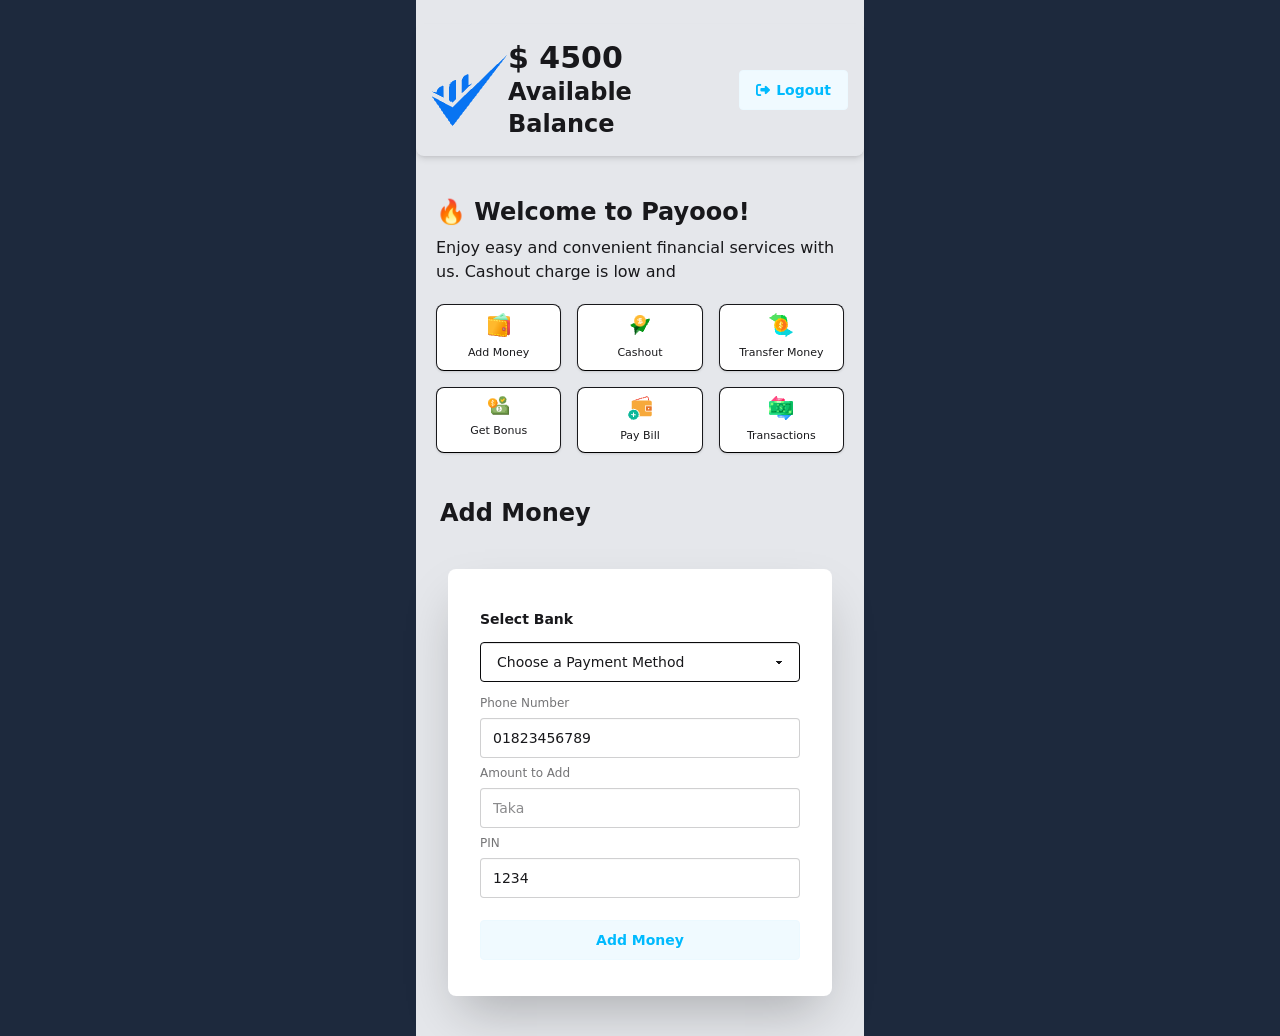
==== commit 1c2299f4: "add Font Awesome stylesheet and update logout button with icon in main.html; fix input.css formattin" ====
--- a/main.html
+++ b/main.html
@@ -7,6 +7,7 @@
     <title>Payooo</title>
     <link rel="stylesheet" href="./src/output.css">
     <link rel="shortcut icon" href="./assets/Group.png" type="image/x-icon">
+    <link rel="stylesheet" href="https://cdnjs.cloudflare.com/ajax/libs/font-awesome/6.7.2/css/all.min.css" integrity="sha512-Evv84Mr4kqVGRNSgIGL/F/aIDqQb7xQ2vcrdIwxfjThSH8CSR7PBEakCr51Ck+w+/U6swU2Im1vVX0SVk9ABhg==" crossorigin="anonymous" referrerpolicy="no-referrer" />
 </head>
 
 <body class="bg-slate-800">
@@ -18,7 +19,7 @@
                     <h1 class="text-3xl font-bold">$ <span id="mainBalance">4500</span></h1>
                     <p class="text-2xl font-semibold">Available Balance</p>
                 </div>
-                <button id="logout-btn" class="btn font-bold">Logout</button>
+                <button id="logout-btn" class="btn btn-soft btn-info font-bold"><i class="fa-solid fa-right-from-bracket"></i>Logout</button>
             </nav>
 
             <section class="mt-10 mx-5">
--- a/src/output.css
+++ b/src/output.css
@@ -0,0 +1,1277 @@
+/*! tailwindcss v4.0.8 | MIT License | https://tailwindcss.com */
+@layer theme, base, components, utilities;
+@layer theme {
+  :root, :host {
+    --font-sans: ui-sans-serif, system-ui, sans-serif, "Apple Color Emoji",
+      "Segoe UI Emoji", "Segoe UI Symbol", "Noto Color Emoji";
+    --font-mono: ui-monospace, SFMono-Regular, Menlo, Monaco, Consolas, "Liberation Mono",
+      "Courier New", monospace;
+    --color-amber-100: oklch(0.962 0.059 95.617);
+    --color-amber-300: oklch(0.879 0.169 91.605);
+    --color-slate-800: oklch(0.279 0.041 260.031);
+    --color-gray-200: oklch(0.928 0.006 264.531);
+    --color-black: #000;
+    --spacing: 0.25rem;
+    --container-sm: 24rem;
+    --container-md: 28rem;
+    --text-2xl: 1.5rem;
+    --text-2xl--line-height: calc(2 / 1.5);
+    --text-3xl: 1.875rem;
+    --text-3xl--line-height: calc(2.25 / 1.875);
+    --font-weight-semibold: 600;
+    --font-weight-bold: 700;
+    --radius-lg: 0.5rem;
+    --default-font-family: var(--font-sans);
+    --default-font-feature-settings: var(--font-sans--font-feature-settings);
+    --default-font-variation-settings: var(
+      --font-sans--font-variation-settings
+    );
+    --default-mono-font-family: var(--font-mono);
+    --default-mono-font-feature-settings: var(
+      --font-mono--font-feature-settings
+    );
+    --default-mono-font-variation-settings: var(
+      --font-mono--font-variation-settings
+    );
+  }
+}
+@layer base {
+  *, ::after, ::before, ::backdrop, ::file-selector-button {
+    box-sizing: border-box;
+    margin: 0;
+    padding: 0;
+    border: 0 solid;
+  }
+  html, :host {
+    line-height: 1.5;
+    -webkit-text-size-adjust: 100%;
+    tab-size: 4;
+    font-family: var( --default-font-family, ui-sans-serif, system-ui, sans-serif, "Apple Color Emoji", "Segoe UI Emoji", "Segoe UI Symbol", "Noto Color Emoji" );
+    font-feature-settings: var(--default-font-feature-settings, normal);
+    font-variation-settings: var( --default-font-variation-settings, normal );
+    -webkit-tap-highlight-color: transparent;
+  }
+  body {
+    line-height: inherit;
+  }
+  hr {
+    height: 0;
+    color: inherit;
+    border-top-width: 1px;
+  }
+  abbr:where([title]) {
+    -webkit-text-decoration: underline dotted;
+    text-decoration: underline dotted;
+  }
+  h1, h2, h3, h4, h5, h6 {
+    font-size: inherit;
+    font-weight: inherit;
+  }
+  a {
+    color: inherit;
+    -webkit-text-decoration: inherit;
+    text-decoration: inherit;
+  }
+  b, strong {
+    font-weight: bolder;
+  }
+  code, kbd, samp, pre {
+    font-family: var( --default-mono-font-family, ui-monospace, SFMono-Regular, Menlo, Monaco, Consolas, "Liberation Mono", "Courier New", monospace );
+    font-feature-settings: var( --default-mono-font-feature-settings, normal );
+    font-variation-settings: var( --default-mono-font-variation-settings, normal );
+    font-size: 1em;
+  }
+  small {
+    font-size: 80%;
+  }
+  sub, sup {
+    font-size: 75%;
+    line-height: 0;
+    position: relative;
+    vertical-align: baseline;
+  }
+  sub {
+    bottom: -0.25em;
+  }
+  sup {
+    top: -0.5em;
+  }
+  table {
+    text-indent: 0;
+    border-color: inherit;
+    border-collapse: collapse;
+  }
+  :-moz-focusring {
+    outline: auto;
+  }
+  progress {
+    vertical-align: baseline;
+  }
+  summary {
+    display: list-item;
+  }
+  ol, ul, menu {
+    list-style: none;
+  }
+  img, svg, video, canvas, audio, iframe, embed, object {
+    display: block;
+    vertical-align: middle;
+  }
+  img, video {
+    max-width: 100%;
+    height: auto;
+  }
+  button, input, select, optgroup, textarea, ::file-selector-button {
+    font: inherit;
+    font-feature-settings: inherit;
+    font-variation-settings: inherit;
+    letter-spacing: inherit;
+    color: inherit;
+    border-radius: 0;
+    background-color: transparent;
+    opacity: 1;
+  }
+  :where(select:is([multiple], [size])) optgroup {
+    font-weight: bolder;
+  }
+  :where(select:is([multiple], [size])) optgroup option {
+    padding-inline-start: 20px;
+  }
+  ::file-selector-button {
+    margin-inline-end: 4px;
+  }
+  ::placeholder {
+    opacity: 1;
+    color: color-mix(in oklab, currentColor 50%, transparent);
+  }
+  textarea {
+    resize: vertical;
+  }
+  ::-webkit-search-decoration {
+    -webkit-appearance: none;
+  }
+  ::-webkit-date-and-time-value {
+    min-height: 1lh;
+    text-align: inherit;
+  }
+  ::-webkit-datetime-edit {
+    display: inline-flex;
+  }
+  ::-webkit-datetime-edit-fields-wrapper {
+    padding: 0;
+  }
+  ::-webkit-datetime-edit, ::-webkit-datetime-edit-year-field, ::-webkit-datetime-edit-month-field, ::-webkit-datetime-edit-day-field, ::-webkit-datetime-edit-hour-field, ::-webkit-datetime-edit-minute-field, ::-webkit-datetime-edit-second-field, ::-webkit-datetime-edit-millisecond-field, ::-webkit-datetime-edit-meridiem-field {
+    padding-block: 0;
+  }
+  :-moz-ui-invalid {
+    box-shadow: none;
+  }
+  button, input:where([type="button"], [type="reset"], [type="submit"]), ::file-selector-button {
+    appearance: button;
+  }
+  ::-webkit-inner-spin-button, ::-webkit-outer-spin-button {
+    height: auto;
+  }
+  [hidden]:where(:not([hidden="until-found"])) {
+    display: none !important;
+  }
+}
+@layer utilities {
+  .btn {
+    display: inline-flex;
+    flex-shrink: 0;
+    cursor: pointer;
+    flex-wrap: nowrap;
+    align-items: center;
+    justify-content: center;
+    gap: calc(0.25rem * 1.5);
+    text-align: center;
+    vertical-align: middle;
+    text-decoration-line: none;
+    outline-offset: 2px;
+    webkit-user-select: none;
+    user-select: none;
+    padding-inline: var(--btn-p);
+    color: var(--btn-fg);
+    height: var(--size);
+    font-size: 0.875rem;
+    font-weight: 600;
+    outline-color: var(--btn-color, var(--color-base-content));
+    transition-property: color, background-color, border-color, box-shadow;
+    transition-timing-function: cubic-bezier(0, 0, 0.2, 1);
+    transition-duration: 0.2s;
+    border-start-start-radius: var(--join-ss, var(--radius-field));
+    border-start-end-radius: var(--join-se, var(--radius-field));
+    border-end-start-radius: var(--join-es, var(--radius-field));
+    border-end-end-radius: var(--join-ee, var(--radius-field));
+    background-color: var(--btn-bg);
+    background-size: auto, calc(var(--noise) * 100%);
+    background-image: none, var(--btn-noise);
+    border-width: var(--border);
+    border-style: solid;
+    border-color: var(--btn-border);
+    text-shadow: 0 0.5px oklch(100% 0 0 / calc(var(--depth) * 0.15));
+    box-shadow: 0 0.5px 0 0.5px oklch(100% 0 0 / calc(var(--depth) * 6%)) inset, var(--btn-shadow);
+    --size: calc(var(--size-field, 0.25rem) * 10);
+    --btn-bg: var(--btn-color, var(--color-base-200));
+    --btn-fg: var(--color-base-content);
+    --btn-p: 1rem;
+    --btn-border: color-mix(in oklab, var(--btn-bg), #000 calc(var(--depth) * 5%));
+    --btn-shadow: 0 3px 2px -2px color-mix(in oklab, var(--btn-bg) calc(var(--depth) * 30%), #0000),
+    0 4px 3px -2px color-mix(in oklab, var(--btn-bg) calc(var(--depth) * 30%), #0000);
+    --btn-noise: var(--fx-noise);
+    @media (hover: hover) {
+      &:hover {
+        --btn-bg: color-mix(in oklab, var(--btn-color, var(--color-base-200)), #000 7%);
+      }
+    }
+    &.btn-active {
+      --btn-bg: color-mix(in oklab, var(--btn-color, var(--color-base-200)), #000 7%);
+      --btn-shadow: 0 0 0 0 oklch(0% 0 0/0), 0 0 0 0 oklch(0% 0 0/0);
+      isolation: isolate;
+    }
+    &:focus-visible {
+      outline-width: 2px;
+      outline-style: solid;
+    }
+    &:active:not(.btn-active) {
+      translate: 0 0.5px;
+      --btn-bg: color-mix(in oklab, var(--btn-color, var(--color-base-200)), #000 5%);
+      --btn-border: color-mix(in oklab, var(--btn-color, var(--color-base-200)), #000 7%);
+      --btn-shadow: 0 0 0 0 oklch(0% 0 0/0), 0 0 0 0 oklch(0% 0 0/0);
+    }
+    &:is(:disabled, [disabled], .btn-disabled) {
+      &:not(.btn-link, .btn-ghost) {
+        background-color: color-mix(in oklab, var(--color-base-content) 10%, transparent);
+        box-shadow: none;
+      }
+      pointer-events: none;
+      --btn-border: #0000;
+      --btn-noise: none;
+      --btn-fg: color-mix(in oklch, var(--color-base-content) 20%, #0000);
+      @media (hover: hover) {
+        &:hover {
+          pointer-events: none;
+          background-color: color-mix(in oklab, var(--color-neutral) 20%, transparent);
+          --btn-border: #0000;
+          --btn-fg: color-mix(in oklch, var(--color-base-content) 20%, #0000);
+        }
+      }
+    }
+    &:is(input[type="checkbox"], input[type="radio"]) {
+      appearance: none;
+      &::after {
+        content: attr(aria-label);
+      }
+      &:checked {
+        --btn-color: var(--color-primary);
+        --btn-bg: var(--color-primary);
+        --btn-fg: var(--color-primary-content);
+        --btn-border: var(--color-primary);
+        &:focus-visible {
+          outline-color: var(--color-primary);
+        }
+        @media (hover: hover) {
+          &:hover {
+            --btn-bg: color-mix(in oklab, var(--color-primary) 90%, #000);
+            --btn-border: color-mix(in oklab, var(--color-primary) 90%, #000);
+          }
+        }
+      }
+    }
+  }
+  .card {
+    position: relative;
+    display: flex;
+    flex-direction: column;
+    border-radius: var(--radius-box);
+    outline-width: 2px;
+    transition: outline 0.2s ease-in-out;
+    outline: 0 solid #0000;
+    outline-offset: 2px;
+    &:focus {
+      outline-style: none;
+      @media (forced-colors: active) {
+        outline: 2px solid transparent;
+        outline-offset: 2px;
+      }
+    }
+    &:focus-visible {
+      outline-color: currentColor;
+    }
+    :where(figure:first-child) {
+      overflow: hidden;
+      border-start-start-radius: inherit;
+      border-start-end-radius: inherit;
+      border-end-start-radius: unset;
+      border-end-end-radius: unset;
+    }
+    :where(figure:last-child) {
+      overflow: hidden;
+      border-start-start-radius: unset;
+      border-start-end-radius: unset;
+      border-end-start-radius: inherit;
+      border-end-end-radius: inherit;
+    }
+    &:where(.card-border) {
+      border: var(--border) solid var(--color-base-200);
+    }
+    &:where(.card-dash) {
+      border: var(--border) dashed var(--color-base-200);
+    }
+    &.image-full {
+      display: grid;
+      &:before {
+        position: relative;
+        grid-column-start: 1;
+        grid-row-start: 1;
+        border-radius: var(--radius-box);
+        background-color: var(--color-neutral);
+        opacity: 75%;
+        content: "";
+      }
+      > * {
+        grid-column-start: 1;
+        grid-row-start: 1;
+      }
+      > .card-body {
+        position: relative;
+        color: var(--color-neutral-content);
+      }
+      :where(figure) {
+        overflow: hidden;
+        border-radius: inherit;
+      }
+      > figure img {
+        height: 100%;
+        object-fit: cover;
+      }
+    }
+    figure {
+      display: flex;
+      align-items: center;
+      justify-content: center;
+    }
+    &:has(> input:is(input[type="checkbox"], input[type="radio"])) {
+      cursor: pointer;
+      user-select: none;
+    }
+    &:has(> :checked) {
+      outline: 2px solid currentColor;
+    }
+  }
+  .select {
+    border: var(--border) solid #0000;
+    position: relative;
+    display: inline-flex;
+    flex-shrink: 1;
+    appearance: none;
+    align-items: center;
+    gap: calc(0.25rem * 1.5);
+    background-color: var(--color-base-100);
+    padding-inline-start: calc(0.25rem * 4);
+    padding-inline-end: calc(0.25rem * 7);
+    vertical-align: middle;
+    width: clamp(3rem, 20rem, 100%);
+    height: var(--size);
+    font-size: 0.875rem;
+    border-start-start-radius: var(--join-ss, var(--radius-field));
+    border-start-end-radius: var(--join-se, var(--radius-field));
+    border-end-start-radius: var(--join-es, var(--radius-field));
+    border-end-end-radius: var(--join-ee, var(--radius-field));
+    background-image: linear-gradient(45deg, #0000 50%, currentColor 50%), linear-gradient(135deg, currentColor 50%, #0000 50%);
+    background-position: calc(100% - 20px) calc(1px + 50%), calc(100% - 16.1px) calc(1px + 50%);
+    background-size: 4px 4px, 4px 4px;
+    background-repeat: no-repeat;
+    text-overflow: ellipsis;
+    box-shadow: 0 1px color-mix(in oklab, var(--input-color) calc(var(--depth) * 10%), #0000) inset, 0 -1px oklch(100% 0 0 / calc(var(--depth) * 0.1)) inset;
+    border-color: var(--input-color);
+    --input-color: color-mix(in oklab, var(--color-base-content) 20%, #0000);
+    --size: calc(var(--size-field, 0.25rem) * 10);
+    [dir="rtl"] & {
+      background-position: calc(0% + 12px) calc(1px + 50%), calc(0% + 16px) calc(1px + 50%);
+    }
+    select {
+      margin-inline-start: calc(0.25rem * -4);
+      margin-inline-end: calc(0.25rem * -7);
+      height: 100%;
+      width: calc(100% + 2.75rem);
+      appearance: none;
+      padding-inline-start: calc(0.25rem * 4);
+      padding-inline-end: calc(0.25rem * 7);
+      background: inherit;
+      border-radius: inherit;
+      border-style: none;
+      &:focus, &:focus-within {
+        outline-style: none;
+        @media (forced-colors: active) {
+          outline: 2px solid transparent;
+          outline-offset: 2px;
+        }
+      }
+    }
+    &:focus, &:focus-within {
+      --input-color: var(--color-base-content);
+      box-shadow: 0 1px color-mix(in oklab, var(--input-color) calc(var(--depth) * 10%), #0000);
+      outline: 2px solid var(--input-color);
+      outline-offset: 2px;
+    }
+    &:has(> select[disabled]), &:is(:disabled, [disabled]) {
+      cursor: not-allowed;
+      border-color: var(--color-base-200);
+      background-color: var(--color-base-200);
+      color: color-mix(in oklab, var(--color-base-content) 40%, transparent);
+      &::placeholder {
+        color: color-mix(in oklab, var(--color-base-content) 20%, transparent);
+      }
+    }
+    &:has(> select[disabled]) > select[disabled] {
+      cursor: not-allowed;
+    }
+  }
+  .absolute {
+    position: absolute;
+  }
+  .relative {
+    position: relative;
+  }
+  .input {
+    cursor: text;
+    border: var(--border) solid #0000;
+    display: inline-flex;
+    flex-shrink: 1;
+    appearance: none;
+    align-items: center;
+    gap: calc(0.25rem * 2);
+    background-color: var(--color-base-100);
+    padding-inline: calc(0.25rem * 3);
+    vertical-align: middle;
+    white-space: nowrap;
+    width: clamp(3rem, 20rem, 100%);
+    height: var(--size);
+    font-size: 0.875rem;
+    border-start-start-radius: var(--join-ss, var(--radius-field));
+    border-start-end-radius: var(--join-se, var(--radius-field));
+    border-end-start-radius: var(--join-es, var(--radius-field));
+    border-end-end-radius: var(--join-ee, var(--radius-field));
+    border-color: var(--input-color);
+    box-shadow: 0 1px color-mix(in oklab, var(--input-color) calc(var(--depth) * 10%), #0000) inset, 0 -1px oklch(100% 0 0 / calc(var(--depth) * 0.1)) inset;
+    --size: calc(var(--size-field, 0.25rem) * 10);
+    --input-color: color-mix(in oklab, var(--color-base-content) 20%, #0000);
+    &:where(input) {
+      display: inline-block;
+    }
+    :where(input) {
+      display: inline-block;
+      height: 100%;
+      width: 100%;
+      appearance: none;
+      background-color: transparent;
+      border: none;
+      &:focus, &:focus-within {
+        outline-style: none;
+        @media (forced-colors: active) {
+          outline: 2px solid transparent;
+          outline-offset: 2px;
+        }
+      }
+    }
+    &:focus, &:focus-within {
+      --input-color: var(--color-base-content);
+      box-shadow: 0 1px color-mix(in oklab, var(--input-color) calc(var(--depth) * 10%), #0000);
+      outline: 2px solid var(--input-color);
+      outline-offset: 2px;
+      isolation: isolate;
+    }
+    &:has(> input[disabled]), &:is(:disabled, [disabled]) {
+      cursor: not-allowed;
+      border-color: var(--color-base-200);
+      background-color: var(--color-base-200);
+      color: color-mix(in oklab, var(--color-base-content) 40%, transparent);
+      &::placeholder {
+        color: color-mix(in oklab, var(--color-base-content) 20%, transparent);
+      }
+      box-shadow: none;
+    }
+    &:has(> input[disabled]) > input[disabled] {
+      cursor: not-allowed;
+    }
+    &::-webkit-date-and-time-value {
+      text-align: inherit;
+    }
+    &[type="number"] {
+      &::-webkit-inner-spin-button {
+        margin-block: calc(0.25rem * -3);
+        margin-inline-end: calc(0.25rem * -3);
+      }
+    }
+  }
+  .mx-5 {
+    margin-inline: calc(var(--spacing) * 5);
+  }
+  .mx-auto {
+    margin-inline: auto;
+  }
+  .input {
+    .label {
+      display: flex;
+      height: calc(100% - 0.5rem);
+      align-items: center;
+      padding-inline: calc(0.25rem * 3);
+      font-size: inherit;
+      &:first-child {
+        margin-inline-start: calc(0.25rem * -3);
+        margin-inline-end: calc(0.25rem * 3);
+        border-inline-end: var(--border) solid color-mix(in oklab, currentColor 10%, #0000);
+      }
+      &:last-child {
+        margin-inline-start: calc(0.25rem * 3);
+        margin-inline-end: calc(0.25rem * -3);
+        border-inline-start: var(--border) solid color-mix(in oklab, currentColor 10%, #0000);
+      }
+    }
+  }
+  .select {
+    .label {
+      display: flex;
+      height: calc(100% - 0.5rem);
+      align-items: center;
+      padding-inline: calc(0.25rem * 3);
+      font-size: inherit;
+      &:first-child {
+        margin-inline-start: calc(0.25rem * -3);
+        margin-inline-end: calc(0.25rem * 3);
+        border-inline-end: var(--border) solid color-mix(in oklab, currentColor 10%, #0000);
+      }
+      &:last-child {
+        margin-inline-start: calc(0.25rem * 3);
+        margin-inline-end: calc(0.25rem * -3);
+        border-inline-start: var(--border) solid color-mix(in oklab, currentColor 10%, #0000);
+      }
+    }
+  }
+  .mt-4 {
+    margin-top: calc(var(--spacing) * 4);
+  }
+  .mt-5 {
+    margin-top: calc(var(--spacing) * 5);
+  }
+  .mt-10 {
+    margin-top: calc(var(--spacing) * 10);
+  }
+  .mt-14 {
+    margin-top: calc(var(--spacing) * 14);
+  }
+  .mt-32 {
+    margin-top: calc(var(--spacing) * 32);
+  }
+  .fieldset-legend {
+    margin-bottom: calc(0.25rem * -1);
+    display: flex;
+    align-items: center;
+    justify-content: space-between;
+    gap: calc(0.25rem * 2);
+    padding-block: calc(0.25rem * 2);
+    color: var(--color-base-content);
+    font-weight: 600;
+  }
+  .mb-2 {
+    margin-bottom: calc(var(--spacing) * 2);
+  }
+  .mb-10 {
+    margin-bottom: calc(var(--spacing) * 10);
+  }
+  .hero-content {
+    display: flex;
+    max-width: 80rem;
+    align-items: center;
+    justify-content: center;
+    gap: calc(0.25rem * 4);
+    padding: calc(0.25rem * 4);
+  }
+  .card-body {
+    display: flex;
+    flex: auto;
+    flex-direction: column;
+    gap: calc(0.25rem * 2);
+    padding: var(--card-p, 2rem);
+    font-size: var(--card-fs, 0.875rem);
+    :where(p) {
+      flex-grow: 1;
+    }
+  }
+  .label {
+    display: inline-flex;
+    align-items: center;
+    gap: calc(0.25rem * 1.5);
+    white-space: nowrap;
+    color: color-mix(in oklab, currentColor 60%, transparent);
+    &:has(input) {
+      cursor: pointer;
+    }
+  }
+  .fieldset-label {
+    display: flex;
+    align-items: center;
+    gap: calc(0.25rem * 1.5);
+    color: color-mix(in oklab, var(--color-base-content) 60%, transparent);
+    &:is(label, a), &:has(input) {
+      cursor: pointer;
+    }
+  }
+  .alert {
+    display: grid;
+    align-items: center;
+    gap: calc(0.25rem * 4);
+    border-radius: var(--radius-box);
+    padding-inline: calc(0.25rem * 4);
+    padding-block: calc(0.25rem * 3);
+    color: var(--color-base-content);
+    background-color: var(--alert-color, var(--color-base-200));
+    justify-content: start;
+    justify-items: start;
+    grid-auto-flow: column;
+    grid-template-columns: auto minmax(auto, 1fr);
+    text-align: start;
+    border: var(--border) solid var(--color-base-200);
+    font-size: 0.875rem;
+    line-height: 1.25rem;
+    background-size: auto, calc(var(--noise) * 100%);
+    background-image: none, var(--fx-noise);
+    box-shadow: 0 3px 0 -2px oklch(100% 0 0 / calc(var(--depth) * 0.08)) inset, 0 1px color-mix( in oklab, color-mix(in oklab, #000 20%, var(--alert-color, var(--color-base-200))) calc(var(--depth) * 20%), #0000 ), 0 4px 3px -2px oklch(0% 0 0 / calc(var(--depth) * 0.08));
+    &.alert-outline {
+      background-color: transparent;
+      color: var(--alert-color);
+      box-shadow: none;
+      background-image: none;
+    }
+    &.alert-dash {
+      background-color: transparent;
+      color: var(--alert-color);
+      border-style: dashed;
+      box-shadow: none;
+      background-image: none;
+    }
+    &.alert-soft {
+      color: var(--alert-color, var(--color-base-content));
+      background: color-mix( in oklab, var(--alert-color, var(--color-base-content)) 8%, var(--color-base-100) );
+      border-color: color-mix( in oklab, var(--alert-color, var(--color-base-content)) 10%, var(--color-base-100) );
+      box-shadow: none;
+      background-image: none;
+    }
+  }
+  .fieldset {
+    display: grid;
+    gap: calc(0.25rem * 1.5);
+    padding-block: calc(0.25rem * 1);
+    font-size: 0.75rem;
+    grid-template-columns: 1fr;
+    grid-auto-rows: max-content;
+  }
+  .block {
+    display: block;
+  }
+  .flex {
+    display: flex;
+  }
+  .grid {
+    display: grid;
+  }
+  .min-h-screen {
+    min-height: 100vh;
+  }
+  .w-9\/12 {
+    width: calc(9/12 * 100%);
+  }
+  .w-16 {
+    width: calc(var(--spacing) * 16);
+  }
+  .w-48 {
+    width: calc(var(--spacing) * 48);
+  }
+  .w-full {
+    width: 100%;
+  }
+  .max-w-md {
+    max-width: var(--container-md);
+  }
+  .max-w-sm {
+    max-width: var(--container-sm);
+  }
+  .shrink-0 {
+    flex-shrink: 0;
+  }
+  .link {
+    cursor: pointer;
+    text-decoration-line: underline;
+    &:focus {
+      outline-style: none;
+      @media (forced-colors: active) {
+        outline: 2px solid transparent;
+        outline-offset: 2px;
+      }
+    }
+    &:focus-visible {
+      outline: 2px solid currentColor;
+      outline-offset: 2px;
+    }
+  }
+  .cursor-pointer {
+    cursor: pointer;
+  }
+  .grid-cols-3 {
+    grid-template-columns: repeat(3, minmax(0, 1fr));
+  }
+  .flex-col {
+    flex-direction: column;
+  }
+  .items-center {
+    align-items: center;
+  }
+  .justify-between {
+    justify-content: space-between;
+  }
+  .justify-center {
+    justify-content: center;
+  }
+  .gap-4 {
+    gap: calc(var(--spacing) * 4);
+  }
+  .rounded-lg {
+    border-radius: var(--radius-lg);
+  }
+  .border {
+    border-style: var(--tw-border-style);
+    border-width: 1px;
+  }
+  .border-b-black {
+    border-bottom-color: var(--color-black);
+  }
+  .bg-base-100 {
+    background-color: var(--color-base-100);
+  }
+  .bg-gray-200 {
+    background-color: var(--color-gray-200);
+  }
+  .bg-slate-800 {
+    background-color: var(--color-slate-800);
+  }
+  .p-4 {
+    padding: calc(var(--spacing) * 4);
+  }
+  .p-6 {
+    padding: calc(var(--spacing) * 6);
+  }
+  .py-6 {
+    padding-block: calc(var(--spacing) * 6);
+  }
+  .text-center {
+    text-align: center;
+  }
+  .text-2xl {
+    font-size: var(--text-2xl);
+    line-height: var(--tw-leading, var(--text-2xl--line-height));
+  }
+  .text-3xl {
+    font-size: var(--text-3xl);
+    line-height: var(--tw-leading, var(--text-3xl--line-height));
+  }
+  .font-bold {
+    --tw-font-weight: var(--font-weight-bold);
+    font-weight: var(--font-weight-bold);
+  }
+  .font-semibold {
+    --tw-font-weight: var(--font-weight-semibold);
+    font-weight: var(--font-weight-semibold);
+  }
+  .shadow-2xl {
+    --tw-shadow: 0 25px 50px -12px var(--tw-shadow-color, rgb(0 0 0 / 0.25));
+    box-shadow: var(--tw-inset-shadow), var(--tw-inset-ring-shadow), var(--tw-ring-offset-shadow), var(--tw-ring-shadow), var(--tw-shadow);
+  }
+  .shadow-md {
+    --tw-shadow: 0 4px 6px -1px var(--tw-shadow-color, rgb(0 0 0 / 0.1)), 0 2px 4px -2px var(--tw-shadow-color, rgb(0 0 0 / 0.1));
+    box-shadow: var(--tw-inset-shadow), var(--tw-inset-ring-shadow), var(--tw-ring-offset-shadow), var(--tw-ring-shadow), var(--tw-shadow);
+  }
+  .shadow-sm {
+    --tw-shadow: 0 1px 3px 0 var(--tw-shadow-color, rgb(0 0 0 / 0.1)), 0 1px 2px -1px var(--tw-shadow-color, rgb(0 0 0 / 0.1));
+    box-shadow: var(--tw-inset-shadow), var(--tw-inset-ring-shadow), var(--tw-ring-offset-shadow), var(--tw-ring-shadow), var(--tw-shadow);
+  }
+  .btn-soft {
+    &:not(.btn-active, :hover, :active:focus, :focus-visible, :disabled, [disabled], .btn-disabled) {
+      --btn-shadow: "";
+      --btn-fg: var(--btn-color, var(--color-base-content));
+      --btn-bg: color-mix(
+      in oklab,
+      var(--btn-color, var(--color-base-content)) 8%,
+      var(--color-base-100)
+    );
+      --btn-border: color-mix(
+      in oklab,
+      var(--btn-color, var(--color-base-content)) 10%,
+      var(--color-base-100)
+    );
+      --btn-noise: none;
+    }
+  }
+  .card-xs {
+    .card-body {
+      --card-p: 0.5rem;
+      --card-fs: 0.6875rem;
+    }
+    .card-title {
+      --cardtitle-fs: 0.875rem;
+    }
+  }
+  .btn-error {
+    --btn-color: var(--color-error);
+    --btn-fg: var(--color-error-content);
+  }
+  .btn-info {
+    --btn-color: var(--color-info);
+    --btn-fg: var(--color-info-content);
+  }
+  .btn-neutral {
+    --btn-color: var(--color-neutral);
+    --btn-fg: var(--color-neutral-content);
+  }
+  .btn-warning {
+    --btn-color: var(--color-warning);
+    --btn-fg: var(--color-warning-content);
+  }
+  .select-neutral {
+    &, &:focus, &:focus-within {
+      --input-color: var(--color-neutral);
+    }
+  }
+  .hover\:border {
+    &:hover {
+      @media (hover: hover) {
+        border-style: var(--tw-border-style);
+        border-width: 1px;
+      }
+    }
+  }
+  .hover\:border-amber-300 {
+    &:hover {
+      @media (hover: hover) {
+        border-color: var(--color-amber-300);
+      }
+    }
+  }
+  .hover\:bg-amber-100 {
+    &:hover {
+      @media (hover: hover) {
+        background-color: var(--color-amber-100);
+      }
+    }
+  }
+  .lg\:flex-row-reverse {
+    @media (width >= 64rem) {
+      flex-direction: row-reverse;
+    }
+  }
+}
+@layer base {
+  :where(:root),:root:has(input.theme-controller[value=light]:checked),[data-theme=light] {
+    color-scheme: light;
+    --color-base-100: oklch(100% 0 0);
+    --color-base-200: oklch(98% 0 0);
+    --color-base-300: oklch(95% 0 0);
+    --color-base-content: oklch(21% 0.006 285.885);
+    --color-primary: oklch(45% 0.24 277.023);
+    --color-primary-content: oklch(93% 0.034 272.788);
+    --color-secondary: oklch(65% 0.241 354.308);
+    --color-secondary-content: oklch(94% 0.028 342.258);
+    --color-accent: oklch(77% 0.152 181.912);
+    --color-accent-content: oklch(38% 0.063 188.416);
+    --color-neutral: oklch(14% 0.005 285.823);
+    --color-neutral-content: oklch(92% 0.004 286.32);
+    --color-info: oklch(74% 0.16 232.661);
+    --color-info-content: oklch(29% 0.066 243.157);
+    --color-success: oklch(76% 0.177 163.223);
+    --color-success-content: oklch(37% 0.077 168.94);
+    --color-warning: oklch(82% 0.189 84.429);
+    --color-warning-content: oklch(41% 0.112 45.904);
+    --color-error: oklch(71% 0.194 13.428);
+    --color-error-content: oklch(27% 0.105 12.094);
+    --radius-selector: 0.5rem;
+    --radius-field: 0.25rem;
+    --radius-box: 0.5rem;
+    --size-selector: 0.25rem;
+    --size-field: 0.25rem;
+    --border: 1px;
+    --depth: 1;
+    --noise: 0;
+  }
+}
+@layer base {
+  @media (prefers-color-scheme: dark) {
+    :root {
+      color-scheme: dark;
+      --color-base-100: oklch(25.33% 0.016 252.42);
+      --color-base-200: oklch(23.26% 0.014 253.1);
+      --color-base-300: oklch(21.15% 0.012 254.09);
+      --color-base-content: oklch(97.807% 0.029 256.847);
+      --color-primary: oklch(58% 0.233 277.117);
+      --color-primary-content: oklch(96% 0.018 272.314);
+      --color-secondary: oklch(65% 0.241 354.308);
+      --color-secondary-content: oklch(94% 0.028 342.258);
+      --color-accent: oklch(77% 0.152 181.912);
+      --color-accent-content: oklch(38% 0.063 188.416);
+      --color-neutral: oklch(14% 0.005 285.823);
+      --color-neutral-content: oklch(92% 0.004 286.32);
+      --color-info: oklch(74% 0.16 232.661);
+      --color-info-content: oklch(29% 0.066 243.157);
+      --color-success: oklch(76% 0.177 163.223);
+      --color-success-content: oklch(37% 0.077 168.94);
+      --color-warning: oklch(82% 0.189 84.429);
+      --color-warning-content: oklch(41% 0.112 45.904);
+      --color-error: oklch(71% 0.194 13.428);
+      --color-error-content: oklch(27% 0.105 12.094);
+      --radius-selector: 0.5rem;
+      --radius-field: 0.25rem;
+      --radius-box: 0.5rem;
+      --size-selector: 0.25rem;
+      --size-field: 0.25rem;
+      --border: 1px;
+      --depth: 1;
+      --noise: 0;
+    }
+  }
+}
+@layer base {
+  :root:has(input.theme-controller[value=light]:checked),[data-theme=light] {
+    color-scheme: light;
+    --color-base-100: oklch(100% 0 0);
+    --color-base-200: oklch(98% 0 0);
+    --color-base-300: oklch(95% 0 0);
+    --color-base-content: oklch(21% 0.006 285.885);
+    --color-primary: oklch(45% 0.24 277.023);
+    --color-primary-content: oklch(93% 0.034 272.788);
+    --color-secondary: oklch(65% 0.241 354.308);
+    --color-secondary-content: oklch(94% 0.028 342.258);
+    --color-accent: oklch(77% 0.152 181.912);
+    --color-accent-content: oklch(38% 0.063 188.416);
+    --color-neutral: oklch(14% 0.005 285.823);
+    --color-neutral-content: oklch(92% 0.004 286.32);
+    --color-info: oklch(74% 0.16 232.661);
+    --color-info-content: oklch(29% 0.066 243.157);
+    --color-success: oklch(76% 0.177 163.223);
+    --color-success-content: oklch(37% 0.077 168.94);
+    --color-warning: oklch(82% 0.189 84.429);
+    --color-warning-content: oklch(41% 0.112 45.904);
+    --color-error: oklch(71% 0.194 13.428);
+    --color-error-content: oklch(27% 0.105 12.094);
+    --radius-selector: 0.5rem;
+    --radius-field: 0.25rem;
+    --radius-box: 0.5rem;
+    --size-selector: 0.25rem;
+    --size-field: 0.25rem;
+    --border: 1px;
+    --depth: 1;
+    --noise: 0;
+  }
+}
+@layer base {
+  :root:has(input.theme-controller[value=dark]:checked),[data-theme=dark] {
+    color-scheme: dark;
+    --color-base-100: oklch(25.33% 0.016 252.42);
+    --color-base-200: oklch(23.26% 0.014 253.1);
+    --color-base-300: oklch(21.15% 0.012 254.09);
+    --color-base-content: oklch(97.807% 0.029 256.847);
+    --color-primary: oklch(58% 0.233 277.117);
+    --color-primary-content: oklch(96% 0.018 272.314);
+    --color-secondary: oklch(65% 0.241 354.308);
+    --color-secondary-content: oklch(94% 0.028 342.258);
+    --color-accent: oklch(77% 0.152 181.912);
+    --color-accent-content: oklch(38% 0.063 188.416);
+    --color-neutral: oklch(14% 0.005 285.823);
+    --color-neutral-content: oklch(92% 0.004 286.32);
+    --color-info: oklch(74% 0.16 232.661);
+    --color-info-content: oklch(29% 0.066 243.157);
+    --color-success: oklch(76% 0.177 163.223);
+    --color-success-content: oklch(37% 0.077 168.94);
+    --color-warning: oklch(82% 0.189 84.429);
+    --color-warning-content: oklch(41% 0.112 45.904);
+    --color-error: oklch(71% 0.194 13.428);
+    --color-error-content: oklch(27% 0.105 12.094);
+    --radius-selector: 0.5rem;
+    --radius-field: 0.25rem;
+    --radius-box: 0.5rem;
+    --size-selector: 0.25rem;
+    --size-field: 0.25rem;
+    --border: 1px;
+    --depth: 1;
+    --noise: 0;
+  }
+}
+@layer base {
+  :root {
+    --fx-noise: url("data:image/svg+xml,%3Csvg xmlns='http://www.w3.org/2000/svg'%3E%3Cfilter id='a'%3E%3CfeTurbulence type='fractalNoise' baseFrequency='1.34' numOctaves='4' stitchTiles='stitch'%3E%3C/feTurbulence%3E%3C/filter%3E%3Crect width='100%25' height='100%25' filter='url(%23a)' opacity='0.2'%3E%3C/rect%3E%3C/svg%3E");
+  }
+  .chat {
+    --mask-chat: url("data:image/svg+xml,%3csvg width='13' height='13' xmlns='http://www.w3.org/2000/svg'%3e%3cpath fill='black' d='M0 11.5004C0 13.0004 2 13.0004 2 13.0004H12H13V0.00036329L12.5 0C12.5 0 11.977 2.09572 11.8581 2.50033C11.6075 3.35237 10.9149 4.22374 9 5.50036C6 7.50036 0 10.0004 0 11.5004Z'/%3e%3c/svg%3e");
+  }
+  .tooltip {
+    --mask-tooltip: url("data:image/svg+xml,%3Csvg width='10' height='4' viewBox='0 0 8 4' fill='none' xmlns='http://www.w3.org/2000/svg'%3E%3Cpath d='M0.500009 1C3.5 1 3.00001 4 5.00001 4C7 4 6.5 1 9.5 1C10 1 10 0.499897 10 0H0C-1.99338e-08 0.5 0 1 0.500009 1Z' fill='black'/%3E%3C/svg%3E%0A");
+  }
+}
+@layer base {
+  :root,
+[data-theme] {
+    background-color: var(--root-bg, var(--color-base-100));
+    color: var(--color-base-content);
+  }
+}
+@layer base {
+  *,
+::after,
+::backdrop,
+::before,
+::file-selector-button {
+    box-sizing: border-box;
+    margin: 0;
+    padding: 0;
+    border: 0 solid;
+  }
+  :host,
+html {
+    line-height: 1.5;
+    font-family: var(
+    --default-font-family,
+    ui-sans-serif,
+    system-ui,
+    sans-serif,
+    "Apple Color Emoji",
+    "Segoe UI Emoji",
+    "Segoe UI Symbol",
+    "Noto Color Emoji"
+  );
+    webkit-tap-highlight-color: #0000;
+  }
+  body {
+    line-height: inherit;
+  }
+  hr {
+    height: 0;
+    color: inherit;
+    border-top-width: 1px;
+  }
+  h1,
+h2,
+h3,
+h4,
+h5,
+h6 {
+    font-size: inherit;
+    font-weight: inherit;
+  }
+  a {
+    color: inherit;
+    webkit-text-decoration: inherit;
+    text-decoration: inherit;
+  }
+  table {
+    text-indent: 0;
+    border-color: inherit;
+    border-collapse: collapse;
+  }
+  ::file-selector-button,
+button,
+input,
+optgroup,
+select,
+textarea {
+    font: inherit;
+    font-feature-settings: inherit;
+    font-variation-settings: inherit;
+    letter-spacing: inherit;
+    color: inherit;
+    background: 0 0;
+  }
+  input:where(:not([type="button"], [type="reset"], [type="submit"])),
+select,
+textarea {
+    border-width: 1px;
+  }
+  ::file-selector-button,
+button,
+input:where([type="button"], [type="reset"], [type="submit"]) {
+    appearance: button;
+  }
+  :-moz-focusring {
+    outline: auto;
+  }
+  :-moz-ui-invalid {
+    box-shadow: none;
+  }
+  ::-webkit-search-decoration {
+    webkit-appearance: none;
+  }
+  menu,
+ol,
+ul {
+    list-style: none;
+  }
+  textarea {
+    resize: vertical;
+  }
+  ::placeholder {
+    opacity: 1;
+    color: color-mix(in oklch, currentColor 50%, #0000);
+  }
+  audio,
+canvas,
+embed,
+iframe,
+img,
+object,
+svg,
+video {
+    display: block;
+    vertical-align: middle;
+  }
+  img,
+video {
+    max-width: 100%;
+    height: auto;
+  }
+}
+@layer base {
+  :where(
+  :root:has(
+      .modal-open,
+      .modal[open],
+      .modal:target,
+      .modal-toggle:checked,
+      .drawer:not(.drawer-open) > .drawer-toggle:checked
+    )
+) {
+    scrollbar-gutter: stable;
+    background-image: linear-gradient(var(--color-base-100), var(--color-base-100));
+    --root-bg: color-mix(in srgb, var(--color-base-100), oklch(0% 0 0) 40%);
+  }
+}
+@layer base {
+  @property --radialprogress {
+    syntax: "<percentage>";
+    inherits: true;
+    initial-value: 0%;
+  }
+}
+@layer base {
+  :root:has( .modal-open, .modal[open], .modal:target, .modal-toggle:checked, .drawer:not([class*="drawer-open"]) > .drawer-toggle:checked ) {
+    overflow: hidden;
+  }
+}
+@layer base {
+  :root {
+    scrollbar-color: color-mix(in oklch, currentColor 35%, #0000) #0000;
+  }
+}
+@keyframes dropdown {
+  0% {
+    opacity: 0;
+  }
+}
+@keyframes rating {
+  0%, 40% {
+    scale: 1.1;
+    filter: brightness(1.05) contrast(1.05);
+  }
+}
+@keyframes radio {
+  0% {
+    padding: 5px;
+  }
+  50% {
+    padding: 3px;
+  }
+}
+@keyframes progress {
+  50% {
+    background-position-x: -115%;
+  }
+}
+@keyframes skeleton {
+  0% {
+    background-position: 150%;
+  }
+  100% {
+    background-position: -50%;
+  }
+}
+@keyframes toast {
+  0% {
+    scale: 0.9;
+    opacity: 0;
+  }
+  100% {
+    scale: 1;
+    opacity: 1;
+  }
+}
+@property --tw-border-style {
+  syntax: "*";
+  inherits: false;
+  initial-value: solid;
+}
+@property --tw-font-weight {
+  syntax: "*";
+  inherits: false;
+}
+@property --tw-shadow {
+  syntax: "*";
+  inherits: false;
+  initial-value: 0 0 #0000;
+}
+@property --tw-shadow-color {
+  syntax: "*";
+  inherits: false;
+}
+@property --tw-inset-shadow {
+  syntax: "*";
+  inherits: false;
+  initial-value: 0 0 #0000;
+}
+@property --tw-inset-shadow-color {
+  syntax: "*";
+  inherits: false;
+}
+@property --tw-ring-color {
+  syntax: "*";
+  inherits: false;
+}
+@property --tw-ring-shadow {
+  syntax: "*";
+  inherits: false;
+  initial-value: 0 0 #0000;
+}
+@property --tw-inset-ring-color {
+  syntax: "*";
+  inherits: false;
+}
+@property --tw-inset-ring-shadow {
+  syntax: "*";
+  inherits: false;
+  initial-value: 0 0 #0000;
+}
+@property --tw-ring-inset {
+  syntax: "*";
+  inherits: false;
+}
+@property --tw-ring-offset-width {
+  syntax: "<length>";
+  inherits: false;
+  initial-value: 0px;
+}
+@property --tw-ring-offset-color {
+  syntax: "*";
+  inherits: false;
+  initial-value: #fff;
+}
+@property --tw-ring-offset-shadow {
+  syntax: "*";
+  inherits: false;
+  initial-value: 0 0 #0000;
+}
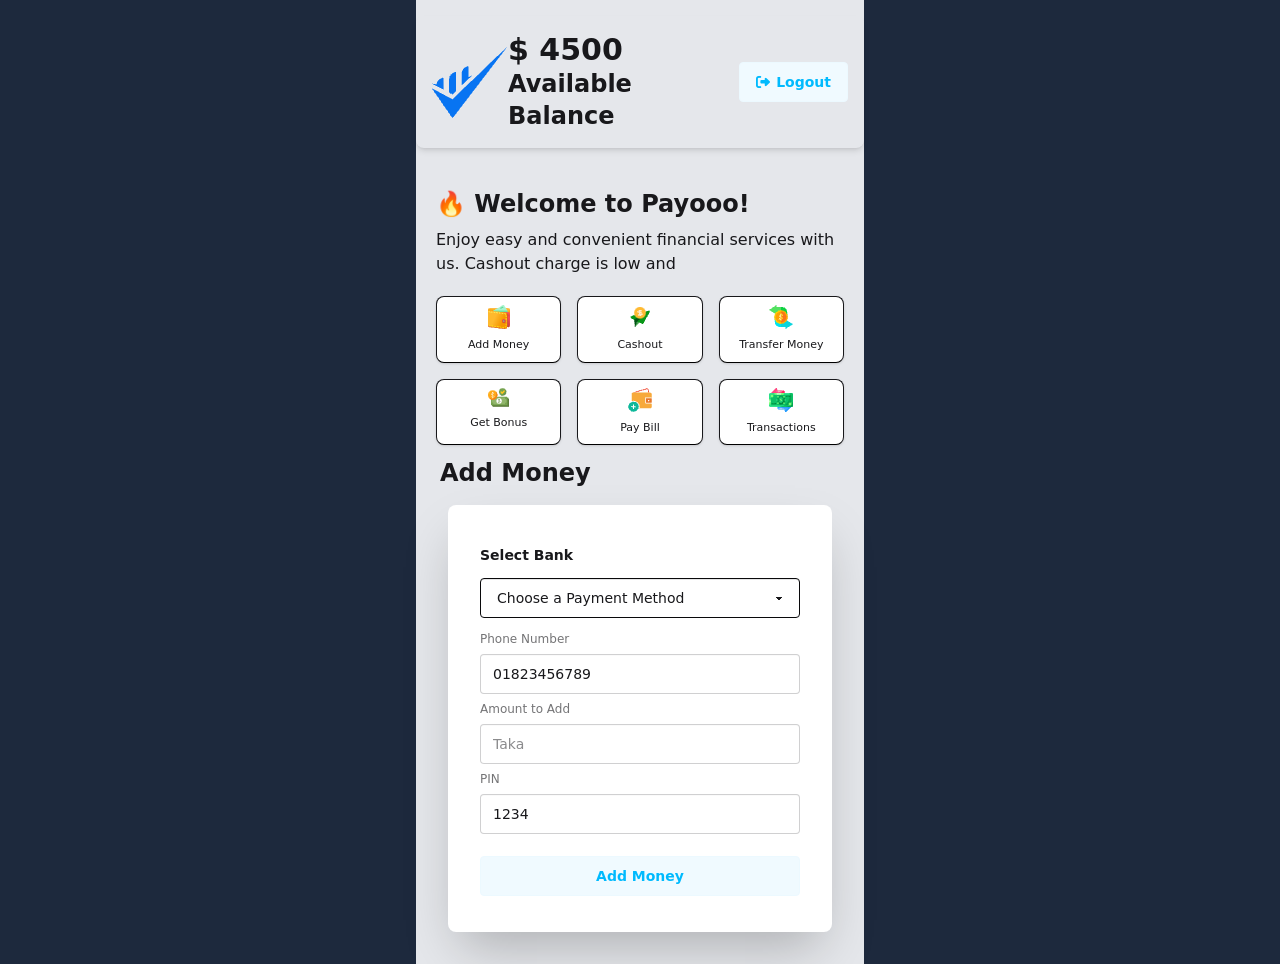
==== commit cf6f4152: "replace main.js with login.js for login functionality; update HTML structure for Add Money and Cash " ====
--- a/main.html
+++ b/main.html
@@ -11,7 +11,7 @@
 </head>
 
 <body class="bg-slate-800">
-    <section class="max-w-md mx-auto min-h-screen py-6 bg-gray-200">
+    <section class="max-w-md mx-auto min-h-screen py-4 bg-gray-200">
         <header>
             <nav class="flex justify-between items-center  p-4 rounded-lg shadow-md">
                 <img src="./assets/Group.png" alt="">
@@ -87,8 +87,8 @@
         </header>
 
         <!-- Add Money -->
-        <section id="addMoney" class="mt-5">
-            <h2 class="text-2xl font-semibold p-6">Add Money</h2>
+        <section id="addMoney">
+            <h2 class="text-2xl font-semibold px-6 mt-3">Add Money</h2>
             <div class="">
                 <div class="hero-content flex-col lg:flex-row-reverse">
 
@@ -123,8 +123,8 @@
 
         <!-- Cash Out -->
 
-        <section id="cashOut" class="mt-5">
-            <h2 class="text-2xl font-semibold p-6">Cash Out</h2>
+        <section id="cashOut">
+            <h2 class="text-2xl font-semibold px-6 mt-3">Cash Out</h2>
             <div class="">
                 <div class="hero-content flex-col lg:flex-row-reverse">
 
@@ -162,7 +162,7 @@
             </div>
         </div> -->
     </section>
-    <script src="./js/main.js"></script>
+    <script src="./js/login.js"></script>
     <script src="./js/logout.js"></script>
     <script src="./js/addMoney.js"></script>
 
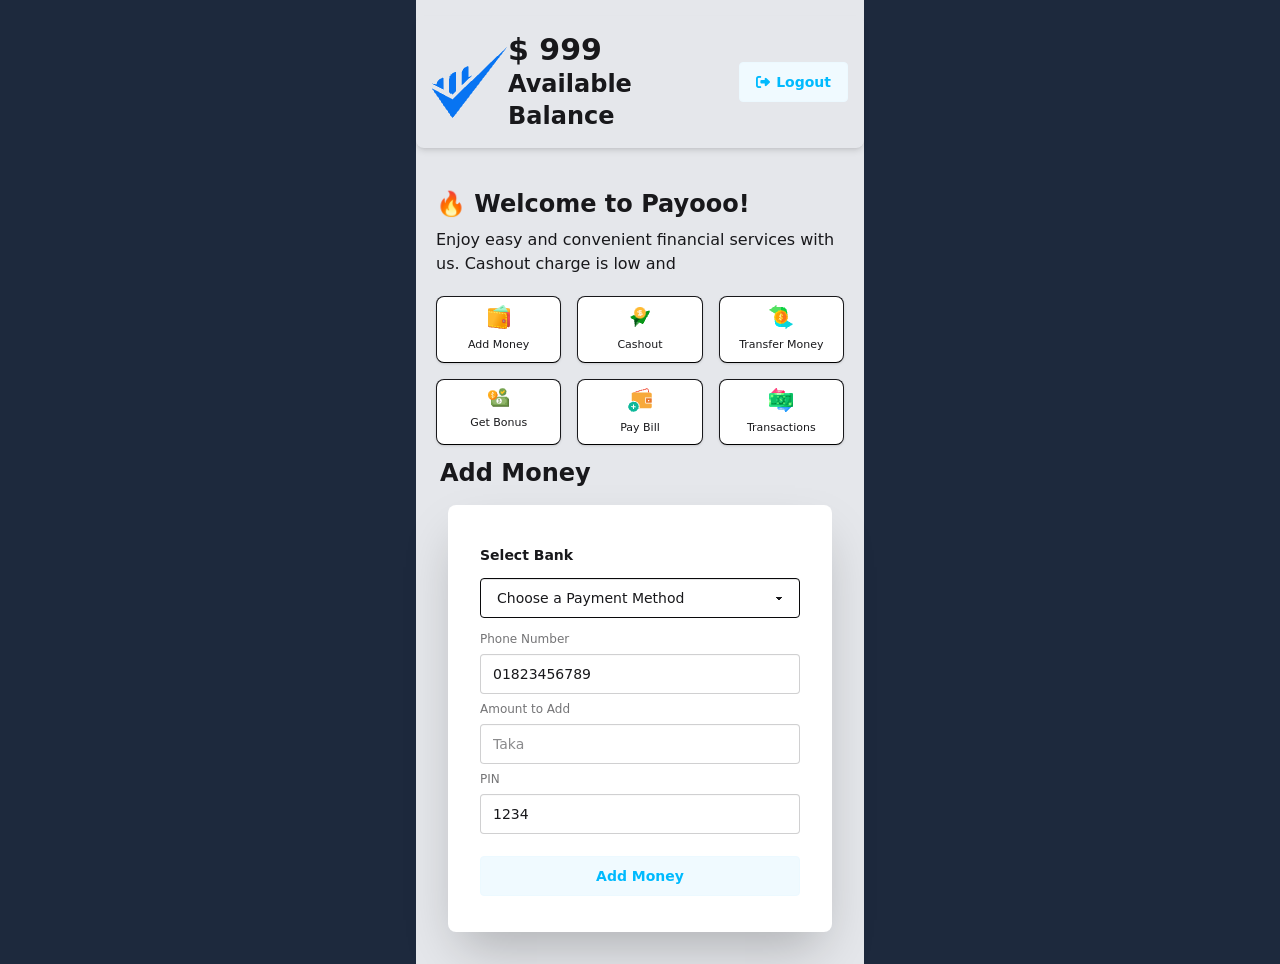
==== commit a88b8849: "implement cash out functionality; add cashOut.js and update main.html for cash out input handling" ====
--- a/main.html
+++ b/main.html
@@ -7,7 +7,9 @@
     <title>Payooo</title>
     <link rel="stylesheet" href="./src/output.css">
     <link rel="shortcut icon" href="./assets/Group.png" type="image/x-icon">
-    <link rel="stylesheet" href="https://cdnjs.cloudflare.com/ajax/libs/font-awesome/6.7.2/css/all.min.css" integrity="sha512-Evv84Mr4kqVGRNSgIGL/F/aIDqQb7xQ2vcrdIwxfjThSH8CSR7PBEakCr51Ck+w+/U6swU2Im1vVX0SVk9ABhg==" crossorigin="anonymous" referrerpolicy="no-referrer" />
+    <link rel="stylesheet" href="https://cdnjs.cloudflare.com/ajax/libs/font-awesome/6.7.2/css/all.min.css"
+        integrity="sha512-Evv84Mr4kqVGRNSgIGL/F/aIDqQb7xQ2vcrdIwxfjThSH8CSR7PBEakCr51Ck+w+/U6swU2Im1vVX0SVk9ABhg=="
+        crossorigin="anonymous" referrerpolicy="no-referrer" />
 </head>
 
 <body class="bg-slate-800">
@@ -16,10 +18,11 @@
             <nav class="flex justify-between items-center  p-4 rounded-lg shadow-md">
                 <img src="./assets/Group.png" alt="">
                 <div>
-                    <h1 class="text-3xl font-bold">$ <span id="mainBalance">4500</span></h1>
+                    <h1 class="text-3xl font-bold">$ <span id="mainBalance">999</span></h1>
                     <p class="text-2xl font-semibold">Available Balance</p>
                 </div>
-                <button id="logout-btn" class="btn btn-soft btn-info font-bold"><i class="fa-solid fa-right-from-bracket"></i>Logout</button>
+                <button id="logout-btn" class="btn btn-soft btn-info font-bold"><i
+                        class="fa-solid fa-right-from-bracket"></i>Logout</button>
             </nav>
 
             <section class="mt-10 mx-5">
@@ -135,7 +138,7 @@
                                 <input value="01823456789" id="accountNumber" type="number" class="input"
                                     placeholder="Phone Number" required />
                                 <label class="fieldset-label">Amount to Add</label>
-                                <input value="" id="money" type="number" class="input" placeholder="Taka" required />
+                                <input value="" id="cashOutmoney" type="number" class="input" placeholder="Taka" required />
                                 <label class="fieldset-label">PIN</label>
                                 <input value="1234" id="accountPin" type="text" class="input" placeholder="Type PIN"
                                     required />
@@ -165,6 +168,7 @@
     <script src="./js/login.js"></script>
     <script src="./js/logout.js"></script>
     <script src="./js/addMoney.js"></script>
+    <script src="./js/cashOut.js"></script>
 
     <script src="./js/toggle.js"></script>
 </body>
